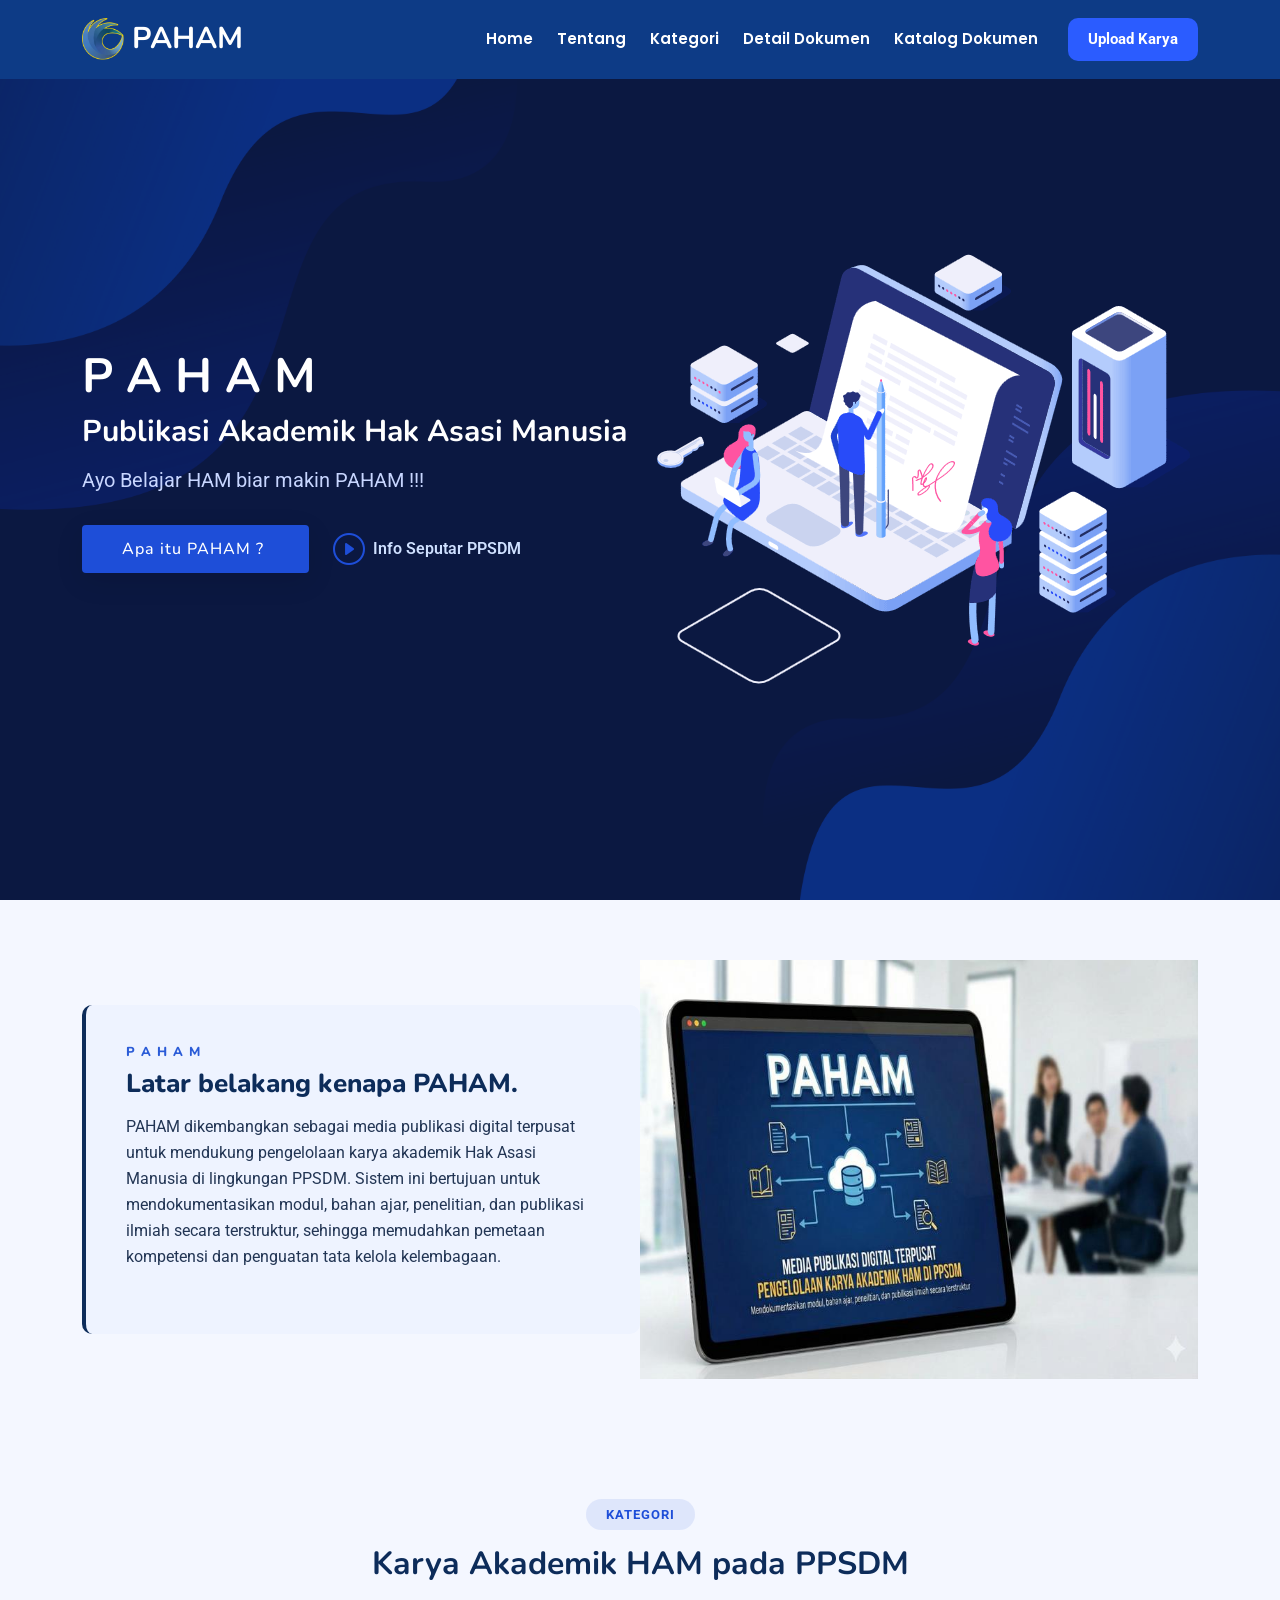
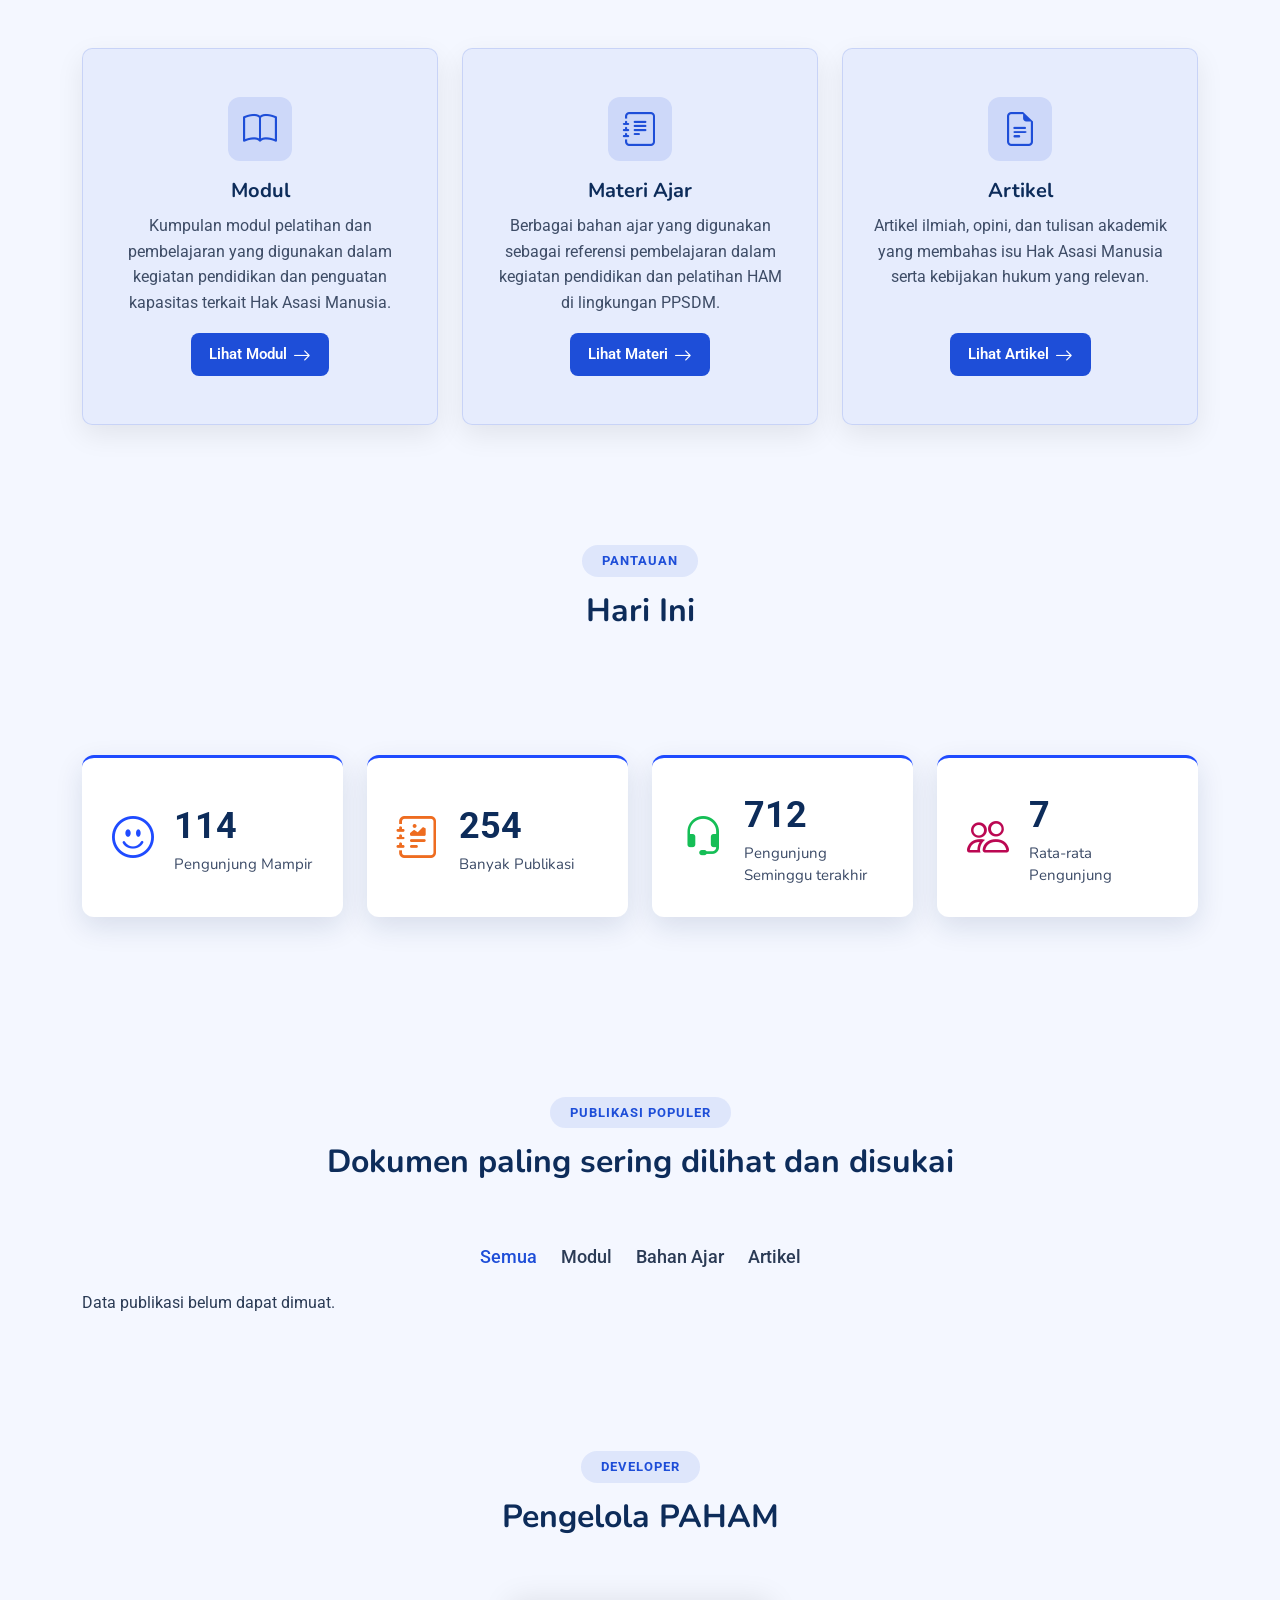
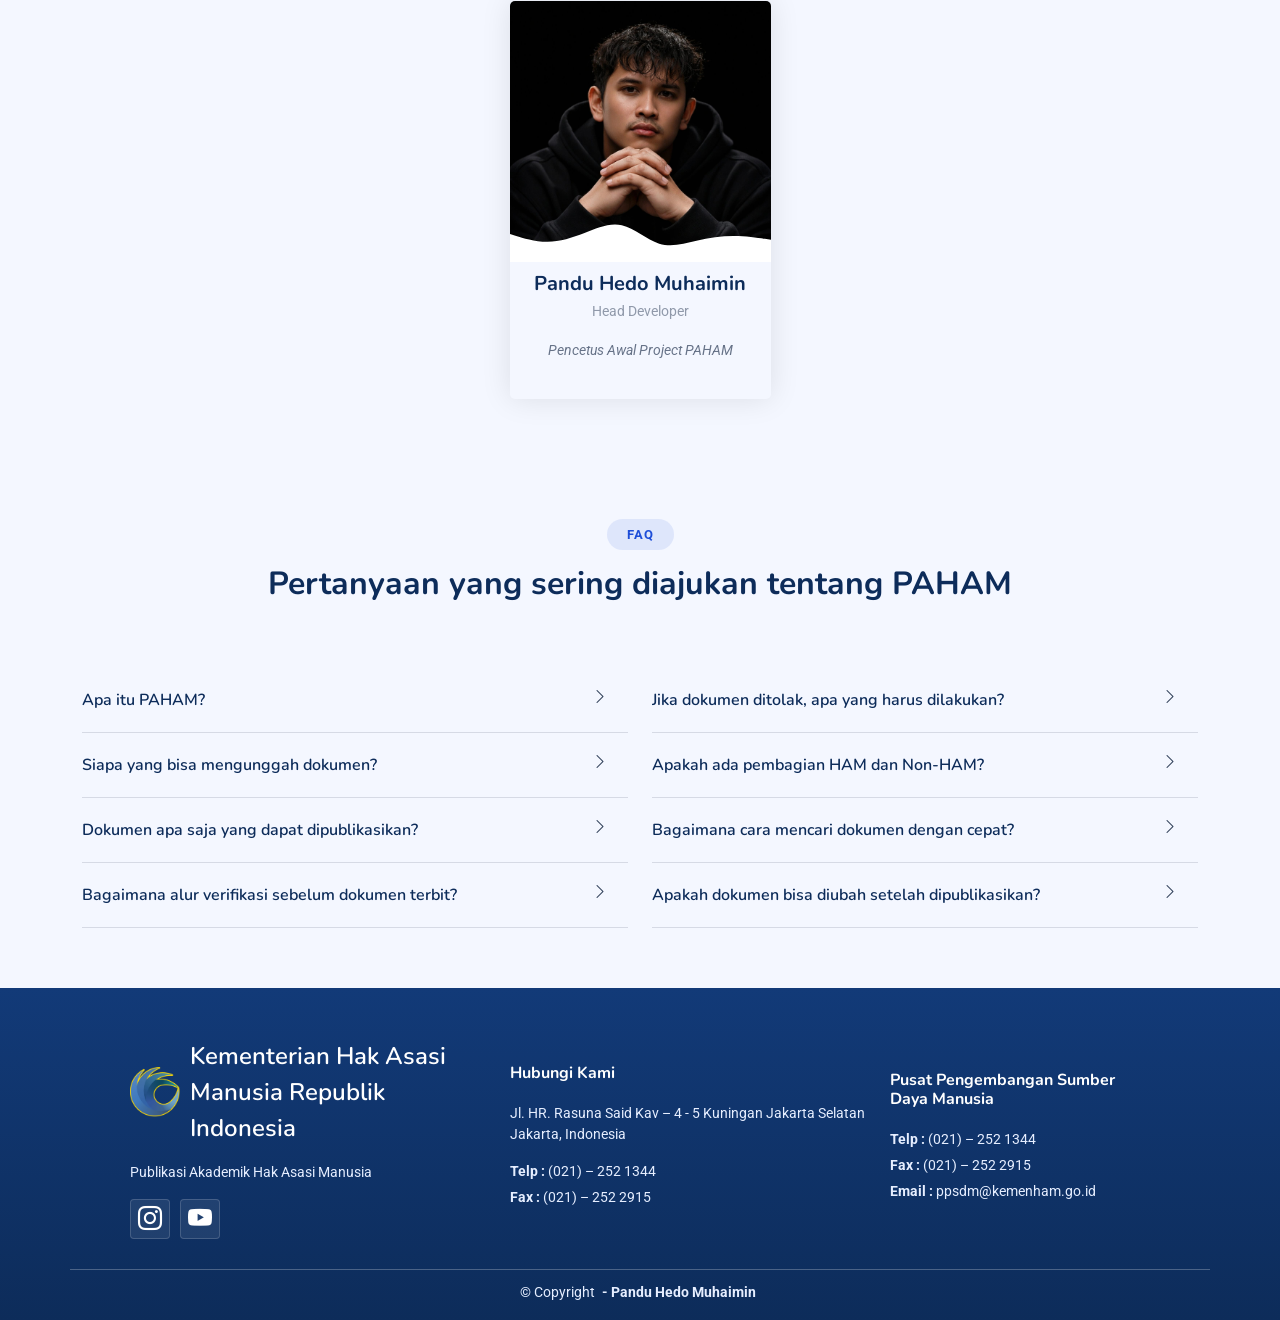
==== index.html @ 7a6e3d13 "Push Awal" ====
<!doctype html>
<html lang="en">
    <head>
        <meta charset="utf-8" />
        <meta content="width=device-width, initial-scale=1.0" name="viewport" />
        <title>PAHAM</title>
        <meta name="description" content="" />
        <meta name="keywords" content="" />

        <!-- Favicons -->
        <link href="assets/img/favicon.png" rel="icon" />
        <link href="assets/img/apple-touch-icon.png" rel="apple-touch-icon" />

        <!-- Fonts -->
        <link href="https://fonts.googleapis.com" rel="preconnect" />
        <link href="https://fonts.gstatic.com" rel="preconnect" crossorigin />
        <link
            href="https://fonts.googleapis.com/css2?family=Roboto:ital,wght@0,100;0,300;0,400;0,500;0,700;0,900;1,100;1,300;1,400;1,500;1,700;1,900&family=Poppins:ital,wght@0,100;0,200;0,300;0,400;0,500;0,600;0,700;0,800;0,900;1,100;1,200;1,300;1,400;1,500;1,600;1,700;1,800;1,900&family=Nunito:ital,wght@0,200;0,300;0,400;0,500;0,600;0,700;0,800;0,900;1,200;1,300;1,400;1,500;1,600;1,700;1,800;1,900&display=swap"
            rel="stylesheet"
        />

        <!-- Vendor CSS Files -->
        <link href="assets/vendor/bootstrap/css/bootstrap.min.css" rel="stylesheet" />
        <link href="assets/vendor/bootstrap-icons/bootstrap-icons.css" rel="stylesheet" />
        <link href="assets/vendor/aos/aos.css" rel="stylesheet" />
        <link href="assets/vendor/glightbox/css/glightbox.min.css" rel="stylesheet" />
        <link href="assets/vendor/swiper/swiper-bundle.min.css" rel="stylesheet" />

        <!-- Main CSS File -->
        <link href="assets/css/main.css" rel="stylesheet" />

        <!-- =======================================================
        * Template Name: FlexStart
        * Template URL: https://bootstrapmade.com/flexstart-bootstrap-startup-template/
        * Updated: Nov 01 2024 with Bootstrap v5.3.3
        * Author: BootstrapMade.com
        * License: https://bootstrapmade.com/license/
        ======================================================== -->
    </head>

    <body class="index-page">
        <!-- Navbar Section -->
        <header id="header" class="header d-flex align-items-center fixed-top">
            <div class="container-fluid container-xl position-relative d-flex align-items-center">
                <a href="index.html" class="logo d-flex align-items-center me-auto">
                    <!-- Uncomment the line below if you also wish to use an image logo -->
                    <img src="assets/img/logo.png" alt="" />
                    <h1 class="sitename">PAHAM</h1>
                </a>
                <nav id="navmenu" class="navmenu">
                    <ul>
                        <li>
                            <a href="index.html" class="active">Home<br /></a>
                        </li>
                        <li><a href="#about">Tentang</a></li>
                        <li><a href="#services">Kategori</a></li>
                        <li><a href="detail.html">Detail Dokumen</a></li>
                        <li><a href="katalog.html">Katalog Dokumen</a></li>
                    </ul>
                    <i class="mobile-nav-toggle d-xl-none bi bi-list"></i>
                </nav>
                <a class="btn-getstarted flex-md-shrink-0" href="upload.html">Upload Karya</a>
            </div>
        </header>
        <!-- /Navbar Section -->

        <main class="main">
            <!-- Hero Section (Background awal)-->
            <section id="hero" class="hero section">
                <div class="hero-bg">
                    <img src="assets/img/hero-bg.jpg" alt="" />
                </div>
                <div class="container">
                    <div class="row gy-4">
                        <div class="col-lg-6 order-2 order-lg-1 d-flex flex-column justify-content-center">
                            <h1 data-aos="fade-up">P A H A M</h1>
                            <h2 data-aos="fade-up">Publikasi Akademik Hak Asasi Manusia</h2>
                            <p data-aos="fade-up" data-aos-delay="100">Ayo Belajar HAM biar makin PAHAM !!!</p>
                            <div class="d-flex flex-column flex-md-row" data-aos="fade-up" data-aos-delay="200">
                                <a href="#about" class="btn-get-started">Apa itu PAHAM ?<i class="bi"></i></a>
                                <a
                                    href="https://www.youtube.com/watch?v=9ZDjoKVR65A"
                                    class="glightbox btn-watch-video d-flex align-items-center justify-content-center ms-0 ms-md-4 mt-4 mt-md-0"
                                    ><i class="bi bi-play-circle"></i><span>Info Seputar PPSDM</span></a
                                >
                            </div>
                        </div>
                        <div class="col-lg-6 order-1 order-lg-2 hero-img" data-aos="zoom-out">
                            <img src="assets/img/hero-img.png" class="img-fluid animated" alt="" />
                        </div>
                    </div>
                </div>
            </section>
            <!-- /Hero Section (Akhir Background awal)-->

            <!-- About Section -->
            <section id="about" class="about section">
                <div class="container" data-aos="fade-up">
                    <div class="row gx-0">
                        <div
                            class="col-lg-6 d-flex flex-column justify-content-center"
                            data-aos="fade-up"
                            data-aos-delay="200"
                        >
                            <div class="content">
                                <h3>P A H A M</h3>
                                <h2>Latar belakang kenapa PAHAM.</h2>
                                <p>
                                    PAHAM dikembangkan sebagai media publikasi digital terpusat untuk mendukung
                                    pengelolaan karya akademik Hak Asasi Manusia di lingkungan PPSDM. Sistem ini
                                    bertujuan untuk mendokumentasikan modul, bahan ajar, penelitian, dan publikasi
                                    ilmiah secara terstruktur, sehingga memudahkan pemetaan kompetensi dan penguatan
                                    tata kelola kelembagaan.
                                </p>
                            </div>
                        </div>

                        <div class="col-lg-6 d-flex align-items-center" data-aos="zoom-out" data-aos-delay="200">
                            <img src="assets/img/about.jpg" class="img-fluid" alt="" />
                        </div>
                    </div>
                </div>
            </section>
            <!-- /About Section -->

            <!-- Services Section (Kategori) -->
            <section id="services" class="services section">
                <!-- Section Title -->
                <div class="container section-title" data-aos="fade-up">
                    <h2>Kategori</h2>
                    <p>Karya Akademik HAM pada PPSDM</p>
                </div>
                <!-- End Section Title -->

                <div class="container">
                    <div class="row gy-4">
                        <!-- Modul -->
                        <div class="col-lg-4 col-md-6" data-aos="fade-up" data-aos-delay="100">
                            <div class="service-item item-indigo position-relative">
                                <i class="bi bi-book icon"></i>
                                <h3>Modul</h3>
                                <p>
                                    Kumpulan modul pelatihan dan pembelajaran yang digunakan dalam kegiatan pendidikan
                                    dan penguatan kapasitas terkait Hak Asasi Manusia.
                                </p>
                                <a href="katalog.html" class="read-more stretched-link">
                                    <span>Lihat Modul</span>
                                    <i class="bi bi-arrow-right"></i>
                                </a>
                            </div>
                        </div>
                        <!-- End -->

                        <!-- Materi Ajar -->
                        <div class="col-lg-4 col-md-6" data-aos="fade-up" data-aos-delay="200">
                            <div class="service-item item-cyan position-relative">
                                <i class="bi bi-journal-text icon"></i>
                                <h3>Materi Ajar</h3>
                                <p>
                                    Berbagai bahan ajar yang digunakan sebagai referensi pembelajaran dalam kegiatan
                                    pendidikan dan pelatihan HAM di lingkungan PPSDM.
                                </p>
                                <a href="katalog.html" class="read-more stretched-link">
                                    <span>Lihat Materi</span>
                                    <i class="bi bi-arrow-right"></i>
                                </a>
                            </div>
                        </div>
                        <!-- End -->

                        <!-- Artikel -->
                        <div class="col-lg-4 col-md-6" data-aos="fade-up" data-aos-delay="300">
                            <div class="service-item item-teal position-relative">
                                <i class="bi bi-file-earmark-text icon"></i>
                                <h3>Artikel</h3>
                                <p>
                                    Artikel ilmiah, opini, dan tulisan akademik yang membahas isu Hak Asasi Manusia
                                    serta kebijakan hukum yang relevan.
                                </p>
                                <a href="katalog.html" class="read-more stretched-link">
                                    <span>Lihat Artikel</span>
                                    <i class="bi bi-arrow-right"></i>
                                </a>
                            </div>
                        </div>
                        <!-- End -->
                    </div>
                </div>
            </section>
            <!-- /Services Section (kategori)-->

            <!-- Values Section -->
            <section id="values" class="values section">
                <!-- Section Title -->
                <div class="container section-title" data-aos="fade-up">
                    <h2>Pantauan</h2>
                    <p>Hari Ini</p>
                </div>
                <!-- End Section Title -->
                <section id="stats" class="stats section">
                    <div class="container" data-aos="fade-up" data-aos-delay="100">
                        <div class="row gy-4">
                            <div class="col-lg-3 col-md-6">
                                <div class="stats-item d-flex align-items-center w-100 h-100">
                                    <i class="bi bi-emoji-smile color-blue flex-shrink-0"></i>
                                    <div>
                                        <span
                                            data-purecounter-start="0"
                                            data-purecounter-end="232"
                                            data-purecounter-duration="1.5"
                                            class="purecounter"
                                        ></span>
                                        <p>Pengunjung Mampir</p>
                                    </div>
                                </div>
                            </div>
                            <!-- End Stats Item -->
                            <div class="col-lg-3 col-md-6">
                                <div class="stats-item d-flex align-items-center w-100 h-100">
                                    <i
                                        class="bi bi-journal-richtext color-orange flex-shrink-0"
                                        style="color: #ee6c20"
                                    ></i>
                                    <div>
                                        <span
                                            data-purecounter-start="0"
                                            data-purecounter-end="521"
                                            data-purecounter-duration="1.5"
                                            class="purecounter"
                                        ></span>
                                        <p>Banyak Publikasi</p>
                                    </div>
                                </div>
                            </div>
                            <!-- End Stats Item -->
                            <div class="col-lg-3 col-md-6">
                                <div class="stats-item d-flex align-items-center w-100 h-100">
                                    <i class="bi bi-headset color-green flex-shrink-0" style="color: #15be56"></i>
                                    <div>
                                        <span
                                            data-purecounter-start="0"
                                            data-purecounter-end="1463"
                                            data-purecounter-duration="1.5"
                                            class="purecounter"
                                        ></span>
                                        <p>Pengunjung Seminggu terakhir</p>
                                    </div>
                                </div>
                            </div>
                            <!-- End Stats Item -->
                            <div class="col-lg-3 col-md-6">
                                <div class="stats-item d-flex align-items-center w-100 h-100">
                                    <i class="bi bi-people color-pink flex-shrink-0" style="color: #bb0852"></i>
                                    <div>
                                        <span
                                            data-purecounter-start="0"
                                            data-purecounter-end="15"
                                            data-purecounter-duration="1.5"
                                            class="purecounter"
                                        ></span>
                                        <p>Rata-rata Pengunjung</p>
                                    </div>
                                </div>
                            </div>
                            <!-- End Stats Item -->
                        </div>
                    </div>
                </section>
            </section>
            <!-- /Values Section -->

            <!-- Publikasi Populer Section -->
            <section id="popular" class="portfolio section">
                <div class="container section-title" data-aos="fade-up">
                    <h2>Publikasi Populer</h2>
                    <p>Dokumen paling sering dilihat dan disukai</p>
                </div>

                <div class="container">
                    <ul id="popular-filters" class="portfolio-filters" data-aos="fade-up" data-aos-delay="100">
                        <li data-filter="all" class="filter-active">Semua</li>
                        <li data-filter="MODUL">Modul</li>
                        <li data-filter="BAHAN_AJAR">Bahan Ajar</li>
                        <li data-filter="ARTIKEL">Artikel</li>
                    </ul>

                    <div id="popular-list" class="row gy-4"></div>
                </div>
            </section>
            <!-- /Publikasi Populer Section -->

            <!-- Team Section -->
            <section id="team" class="team section">
                <!-- Section Title -->
                <div class="container section-title" data-aos="fade-up">
                    <h2>Developer</h2>
                    <p>Pengelola PAHAM</p>
                </div>
                <!-- End Section Title -->

                <div class="container">
                    <!-- center wrapper -->
                    <div class="row gy-4 justify-content-center">
                        <div
                            class="col-lg-3 col-md-8 d-flex align-items-stretch"
                            data-aos="fade-up"
                            data-aos-delay="100"
                        >
                            <div class="team-member w-100">
                                <div class="member-img">
                                    <img src="assets/img/team/team-1.jpg" class="img-fluid" alt="Pengelola PAHAM" />
                                </div>

                                <div class="member-info text-center">
                                    <h4>Pandu Hedo Muhaimin</h4>
                                    <span>Head Developer</span>
                                    <p>Pencetus Awal Project PAHAM</p>
                                </div>
                            </div>
                        </div>
                        <!-- End Team Member -->
                    </div>
                </div>
            </section>
            <!-- /Team Section -->

            <!-- Faq Section -->
            <section id="faq" class="faq section">
                <!-- Section Title -->
                <div class="container section-title" data-aos="fade-up">
                    <h2>FAQ</h2>
                    <p>Pertanyaan yang sering diajukan tentang PAHAM</p>
                </div>
                <!-- End Section Title -->

                <div class="container">
                    <div class="row">
                        <!-- LEFT COLUMN -->
                        <div class="col-lg-6" data-aos="fade-up" data-aos-delay="100">
                            <div class="faq-container">
                                <div class="faq-item">
                                    <h3>Apa itu PAHAM?</h3>
                                    <div class="faq-content">
                                        <p>
                                            PAHAM adalah Sistem Publikasi Akademik HAM untuk mengelola modul, bahan
                                            ajar, dan artikel secara terpusat.
                                        </p>
                                    </div>
                                    <i class="faq-toggle bi bi-chevron-right"></i>
                                </div>

                                <div class="faq-item">
                                    <h3>Siapa yang bisa mengunggah dokumen?</h3>
                                    <div class="faq-content">
                                        <p>
                                            Pengunggahan dapat dilakukan oleh siapa saja. Dokumen akan masuk ke antrean
                                            sebelum diverifikasi oleh admin.
                                        </p>
                                    </div>
                                    <i class="faq-toggle bi bi-chevron-right"></i>
                                </div>

                                <div class="faq-item">
                                    <h3>Dokumen apa saja yang dapat dipublikasikan?</h3>
                                    <div class="faq-content">
                                        <p>
                                            <b>Modul</b>, <b>Bahan Ajar</b>, dan <b>Artikel</b>. Format yang disarankan
                                            PDF. File akan ditampilkan beserta metadata (judul, tahun, penulis/sumber,
                                            kata kunci, kategori).
                                        </p>
                                    </div>
                                    <i class="faq-toggle bi bi-chevron-right"></i>
                                </div>

                                <div class="faq-item">
                                    <h3>Bagaimana alur verifikasi sebelum dokumen terbit?</h3>
                                    <div class="faq-content">
                                        <p>
                                            Setelah unggah, dokumen masuk ke folder antrean (inbox). Admin/verifikator
                                            memeriksa kelengkapan metadata, kesesuaian kategori, dan kelayakan
                                            publikasi. Lalu dokumen <b>disetujui</b> atau <b>ditolak</b>.
                                        </p>
                                    </div>
                                    <i class="faq-toggle bi bi-chevron-right"></i>
                                </div>
                            </div>
                        </div>
                        <!-- End Faq Column -->

                        <!-- RIGHT COLUMN -->
                        <div class="col-lg-6" data-aos="fade-up" data-aos-delay="200">
                            <div class="faq-container">
                                <div class="faq-item">
                                    <h3>Jika dokumen ditolak, apa yang harus dilakukan?</h3>
                                    <div class="faq-content">
                                        <p>
                                            Dokumen yang ditolak biasanya karena metadata belum lengkap, format tidak
                                            sesuai, atau konten belum dapat dipublikasikan. Perbaiki sesuai catatan,
                                            lalu unggah ulang.
                                        </p>
                                    </div>
                                    <i class="faq-toggle bi bi-chevron-right"></i>
                                </div>

                                <div class="faq-item">
                                    <h3>Apakah ada pembagian HAM dan Non-HAM?</h3>
                                    <div class="faq-content">
                                        <p>
                                            Ada. PAHAM dapat menandai dokumen sebagai <b>HAM</b> atau
                                            <b>Non-HAM</b> untuk memudahkan penyaringan (filter) dan pelaporan.
                                        </p>
                                    </div>
                                    <i class="faq-toggle bi bi-chevron-right"></i>
                                </div>

                                <div class="faq-item">
                                    <h3>Bagaimana cara mencari dokumen dengan cepat?</h3>
                                    <div class="faq-content">
                                        <p>
                                            Gunakan pencarian judul/kata kunci serta filter (jenis dokumen, tahun,
                                            kategori, sumber). Pastikan penamaan file dan metadata konsisten agar hasil
                                            pencarian rapi.
                                        </p>
                                    </div>
                                    <i class="faq-toggle bi bi-chevron-right"></i>
                                </div>

                                <div class="faq-item">
                                    <h3>Apakah dokumen bisa diubah setelah dipublikasikan?</h3>
                                    <div class="faq-content">
                                        <p>
                                            Bisa melalui mekanisme pembaruan (versi). Disarankan menyimpan versi terbaru
                                            sebagai publikasi utama, sementara versi lama tetap tersimpan sebagai arsip
                                            (untuk audit/riwayat).
                                        </p>
                                    </div>
                                    <i class="faq-toggle bi bi-chevron-right"></i>
                                </div>
                            </div>
                        </div>
                        <!-- End Faq Column -->
                    </div>
                </div>
            </section>
            <!-- /Faq Section -->
        </main>

        <!-- Footer Section -->
        <footer id="footer" class="footer">
            <div class="container footer-top">
                <div class="row gy-4 justify-content-center align-items-center text-center text-lg-start">
                    <!-- Kolom 1 : Logo + Sistem -->
                    <div class="col-lg-4 col-md-6 footer-about">
                        <a href="index.html" class="d-flex align-items-center">
                            <img src="assets/img/logo.png" style="height: 50px; margin-right: 10px" />
                            <span class="sitename">Kementerian Hak Asasi Manusia Republik Indonesia</span>
                        </a>
                        <p class="mt-3">Publikasi Akademik Hak Asasi Manusia</p>
                        <div class="social-links d-flex mt-3">
                            <a
                                href="https://www.instagram.com/pusbangsdm.ham?igsh=MWJ3NmhrdDE2dDY5bw=="
                                target="_blank"
                                rel="noopener noreferrer"
                                ><i class="bi bi-instagram"></i
                            ></a>
                            <a
                                href="https://youtube.com/@pusbangsdmham?feature=shared"
                                target="_blank"
                                rel="noopener noreferrer"
                                ><i class="bi bi-youtube"></i
                            ></a>
                        </div>
                    </div>
                    <!-- Kolom 2 : Alamat -->
                    <div class="col-lg-4 col-md-6 footer-contact">
                        <h4>Hubungi Kami</h4>
                        <p>Jl. HR. Rasuna Said Kav – 4 - 5 Kuningan Jakarta Selatan Jakarta, Indonesia</p>
                        <p class="mt-3"><strong>Telp :</strong> (021) – 252 1344</p>
                        <p><strong>Fax :</strong> (021) – 252 2915</p>
                    </div>
                    <!-- Kolom 3 : Unit -->
                    <div class="col-lg-3 col-md-6 footer-contact">
                        <h4>Pusat Pengembangan Sumber Daya Manusia</h4>
                        <p><strong>Telp :</strong> (021) – 252 1344</p>
                        <p><strong>Fax :</strong> (021) – 252 2915</p>
                        <p><strong>Email :</strong> ppsdm@kemenham.go.id</p>
                    </div>
                </div>
            </div>

            <!-- Copyright -->
            <div class="container copyright text-center">
                <p>
                    © <span>Copyright</span>
                    <strong class="px-1 sitename">- Pandu Hedo Muhaimin</strong>
                </p>
            </div>
        </footer>
        <!-- /Footer Section -->

        <!-- Scroll Top -->
        <a href="#" id="scroll-top" class="scroll-top d-flex align-items-center justify-content-center"
            ><i class="bi bi-arrow-up-short"></i
        ></a>

        <!-- Vendor JS Files -->
        <script src="assets/vendor/bootstrap/js/bootstrap.bundle.min.js"></script>
        <script src="assets/vendor/php-email-form/validate.js"></script>
        <script src="assets/vendor/aos/aos.js"></script>
        <script src="assets/vendor/glightbox/js/glightbox.min.js"></script>
        <script src="assets/vendor/purecounter/purecounter_vanilla.js"></script>
        <script src="assets/vendor/imagesloaded/imagesloaded.pkgd.min.js"></script>
        <script src="assets/vendor/isotope-layout/isotope.pkgd.min.js"></script>
        <script src="assets/vendor/swiper/swiper-bundle.min.js"></script>

        <!-- Main JS File -->
        <script src="assets/js/main.js"></script>
        <script src="assets/js/index-populer.js"></script>
    </body>
</html>
---- assets/css/main.css ----
/**
* Template Name: FlexStart
* Template URL: https://bootstrapmade.com/flexstart-bootstrap-startup-template/
* Updated: Nov 01 2024 with Bootstrap v5.3.3
* Author: BootstrapMade.com
* License: https://bootstrapmade.com/license/
*/

/*--------------------------------------------------------------
# Font & Color Variables
# Help: https://bootstrapmade.com/color-system/
--------------------------------------------------------------*/
/* Fonts */
:root {
    --default-font:
        'Roboto', system-ui, -apple-system, 'Segoe UI', Roboto, 'Helvetica Neue', Arial, 'Noto Sans', 'Liberation Sans',
        sans-serif, 'Apple Color Emoji', 'Segoe UI Emoji', 'Segoe UI Symbol', 'Noto Color Emoji';
    --heading-font: 'Nunito', sans-serif;
    --nav-font: 'Poppins', sans-serif;
}

/* Global Colors - The following color variables are used throughout the website. Updating them here will change the color scheme of the entire website */
:root {
    /* Background utama */
    --background-color: #f4f7ff;

    /* Text */
    --default-color: #2b3b55;
    --heading-color: #0d2c5a;

    /* Warna utama brand */
    --accent-color: #1e4ed8;

    /* Surface */
    --surface-color: #ffffff;
    --contrast-color: #ffffff;
}

:root {
    /* Navigation */
    --nav-color: #ffffff;
    --nav-hover-color: #a8c3ff;

    --nav-mobile-background-color: #0d2c5a;
    --nav-dropdown-background-color: #ffffff;

    --nav-dropdown-color: #0d2c5a;
    --nav-dropdown-hover-color: #1e4ed8;
}

/* Color Presets - These classes override global colors when applied to any section or element, providing reuse of the sam color scheme. */

.light-background {
    --background-color: #f3f7ff;
    --surface-color: #ffffff;
}

.dark-background {
    --background-color: #060606;
    --default-color: #ffffff;
    --heading-color: #ffffff;
    --surface-color: #252525;
    --contrast-color: #ffffff;
}

/* Smooth scroll */
:root {
    scroll-behavior: smooth;
}

/*--------------------------------------------------------------
# General Styling & Shared Classes
--------------------------------------------------------------*/
body {
    color: var(--default-color);
    background-color: var(--background-color);
    font-family: var(--default-font);
}

a {
    color: var(--accent-color);
    text-decoration: none;
    transition: 0.3s;
}

a:hover {
    color: color-mix(in srgb, var(--accent-color), transparent 25%);
    text-decoration: none;
}

h1,
h2,
h3,
h4,
h5,
h6 {
    color: var(--heading-color);
    font-family: var(--heading-font);
}

/* PHP Email Form Messages
------------------------------*/
.php-email-form .error-message {
    display: none;
    background: #df1529;
    color: #ffffff;
    text-align: left;
    padding: 15px;
    margin-bottom: 24px;
    font-weight: 600;
}

.php-email-form .sent-message {
    display: none;
    color: #ffffff;
    background: #059652;
    text-align: center;
    padding: 15px;
    margin-bottom: 24px;
    font-weight: 600;
}

.php-email-form .loading {
    display: none;
    background: var(--surface-color);
    text-align: center;
    padding: 15px;
    margin-bottom: 24px;
}

.php-email-form .loading:before {
    content: '';
    display: inline-block;
    border-radius: 50%;
    width: 24px;
    height: 24px;
    margin: 0 10px -6px 0;
    border: 3px solid var(--accent-color);
    border-top-color: var(--surface-color);
    animation: php-email-form-loading 1s linear infinite;
}

@keyframes php-email-form-loading {
    0% {
        transform: rotate(0deg);
    }

    100% {
        transform: rotate(360deg);
    }
}

/*--------------------------------------------------------------
# Global Header
--------------------------------------------------------------*/
.header {
    color: var(--default-color);
    background: #0d2c5a;
    padding: 10px 0;
    transition: all 0.5s;
    z-index: 997;
}

.header .logo {
    line-height: 1;
}

.header .logo img {
    max-height: 36px;
    margin-right: 8px;
}

.header .logo h1 {
    font-size: 30px;
    margin: 0;
    font-weight: 700;
    color: #ffffff;
}

.header .btn-getstarted,
.header .btn-getstarted:focus {
    color: var(--contrast-color);
    background: var(--accent-color);
    font-size: 15px;
    padding: 8px 25px;
    margin: 0 0 0 30px;
    border-radius: 4px;
    transition: 0.3s;
    font-weight: 500;
}

.header .btn-getstarted:hover,
.header .btn-getstarted:focus:hover {
    color: var(--contrast-color);
    background: color-mix(in srgb, var(--accent-color), transparent 15%);
}

@media (max-width: 1200px) {
    .header .logo {
        order: 1;
    }

    .header .btn-getstarted {
        order: 2;
        margin: 0 15px 0 0;
        padding: 6px 15px;
    }

    .header .navmenu {
        order: 3;
    }
}

.scrolled .header {
    box-shadow: 0px 0 18px rgba(0, 0, 0, 0.1);
}

/* Index Page Header
------------------------------*/
.index-page .header {
    --background-color: rgba(255, 255, 255, 0);
}

/* Index Page Header on Scroll
------------------------------*/
.index-page.scrolled .header {
    --background-color: #ffffff;
}

/*--------------------------------------------------------------
# Navigation Menu
--------------------------------------------------------------*/
/* Navmenu - Desktop */
@media (min-width: 1200px) {
    .navmenu {
        padding: 0;
    }

    .navmenu ul {
        margin: 0;
        padding: 0;
        display: flex;
        list-style: none;
        align-items: center;
    }

    .navmenu li {
        position: relative;
    }

    .navmenu a,
    .navmenu a:focus {
        color: var(--nav-color);
        padding: 18px 12px;
        font-size: 15px;
        font-family: var(--nav-font);
        font-weight: 500;
        display: flex;
        align-items: center;
        justify-content: space-between;
        white-space: nowrap;
        transition: 0.3s;
    }

    .navmenu a i,
    .navmenu a:focus i {
        font-size: 12px;
        line-height: 0;
        margin-left: 5px;
        transition: 0.3s;
    }

    .navmenu li:last-child a {
        padding-right: 0;
    }

    .navmenu li:hover > a,
    .navmenu .active,
    .navmenu .active:focus {
        color: var(--nav-hover-color);
    }

    .navmenu .dropdown ul {
        margin: 0;
        padding: 10px 0;
        background: var(--nav-dropdown-background-color);
        display: block;
        position: absolute;
        visibility: hidden;
        left: 14px;
        top: 130%;
        opacity: 0;
        transition: 0.3s;
        border-radius: 4px;
        z-index: 99;
        box-shadow: 0px 0px 30px rgba(0, 0, 0, 0.1);
    }

    .navmenu .dropdown ul li {
        min-width: 200px;
    }

    .navmenu .dropdown ul a {
        padding: 10px 20px;
        font-size: 15px;
        text-transform: none;
        color: var(--nav-dropdown-color);
    }

    .navmenu .dropdown ul a i {
        font-size: 12px;
    }

    .navmenu .dropdown ul a:hover,
    .navmenu .dropdown ul .active:hover,
    .navmenu .dropdown ul li:hover > a {
        color: var(--nav-dropdown-hover-color);
    }

    .navmenu .dropdown:hover > ul {
        opacity: 1;
        top: 100%;
        visibility: visible;
    }

    .navmenu .dropdown .dropdown ul {
        top: 0;
        left: -90%;
        visibility: hidden;
    }

    .navmenu .dropdown .dropdown:hover > ul {
        opacity: 1;
        top: 0;
        left: -100%;
        visibility: visible;
    }
}

/* Navmenu - Mobile */
@media (max-width: 1199px) {
    .mobile-nav-toggle {
        color: var(--nav-color);
        font-size: 28px;
        line-height: 0;
        margin-right: 10px;
        cursor: pointer;
        transition: color 0.3s;
    }

    .navmenu {
        padding: 0;
        z-index: 9997;
    }

    .navmenu ul {
        display: none;
        list-style: none;
        position: absolute;
        inset: 60px 20px 20px 20px;
        padding: 10px 0;
        margin: 0;
        border-radius: 6px;
        background-color: var(--nav-mobile-background-color);
        overflow-y: auto;
        transition: 0.3s;
        z-index: 9998;
        box-shadow: 0px 0px 30px rgba(0, 0, 0, 0.1);
    }

    .navmenu a,
    .navmenu a:focus {
        color: var(--nav-dropdown-color);
        padding: 10px 20px;
        font-family: var(--nav-font);
        font-size: 17px;
        font-weight: 500;
        display: flex;
        align-items: center;
        justify-content: space-between;
        white-space: nowrap;
        transition: 0.3s;
    }

    .navmenu a i,
    .navmenu a:focus i {
        font-size: 12px;
        line-height: 0;
        margin-left: 5px;
        width: 30px;
        height: 30px;
        display: flex;
        align-items: center;
        justify-content: center;
        border-radius: 50%;
        transition: 0.3s;
        background-color: color-mix(in srgb, var(--accent-color), transparent 90%);
    }

    .navmenu a i:hover,
    .navmenu a:focus i:hover {
        background-color: var(--accent-color);
        color: var(--contrast-color);
    }

    .navmenu a:hover,
    .navmenu .active,
    .navmenu .active:focus {
        color: var(--nav-dropdown-hover-color);
    }

    .navmenu .active i,
    .navmenu .active:focus i {
        background-color: var(--accent-color);
        color: var(--contrast-color);
        transform: rotate(180deg);
    }

    .navmenu .dropdown ul {
        position: static;
        display: none;
        z-index: 99;
        padding: 10px 0;
        margin: 10px 20px;
        background-color: var(--nav-dropdown-background-color);
        border: 1px solid color-mix(in srgb, var(--default-color), transparent 90%);
        box-shadow: none;
        transition: all 0.5s ease-in-out;
    }

    .navmenu .dropdown ul ul {
        background-color: rgba(33, 37, 41, 0.1);
    }

    .navmenu .dropdown > .dropdown-active {
        display: block;
        background-color: rgba(33, 37, 41, 0.03);
    }

    .mobile-nav-active {
        overflow: hidden;
    }

    .mobile-nav-active .mobile-nav-toggle {
        color: #fff;
        position: absolute;
        font-size: 32px;
        top: 15px;
        right: 15px;
        margin-right: 0;
        z-index: 9999;
    }

    .mobile-nav-active .navmenu {
        position: fixed;
        overflow: hidden;
        inset: 0;
        background: rgba(33, 37, 41, 0.8);
        transition: 0.3s;
    }

    .mobile-nav-active .navmenu > ul {
        display: block;
    }
}

/* Listing Dropdown - Desktop */
@media (min-width: 1200px) {
    .navmenu .listing-dropdown {
        position: static;
    }

    .navmenu .listing-dropdown ul {
        margin: 0;
        padding: 10px;
        background: var(--nav-dropdown-background-color);
        box-shadow: 0px 0px 20px rgba(0, 0, 0, 0.1);
        position: absolute;
        top: 130%;
        left: 0;
        right: 0;
        visibility: hidden;
        opacity: 0;
        display: flex;
        transition: 0.3s;
        border-radius: 4px;
        z-index: 99;
    }

    .navmenu .listing-dropdown ul li {
        flex: 1;
    }

    .navmenu .listing-dropdown ul li a,
    .navmenu .listing-dropdown ul li:hover > a {
        padding: 10px 20px;
        font-size: 15px;
        color: var(--nav-dropdown-color);
        background-color: var(--nav-dropdown-background-color);
    }

    .navmenu .listing-dropdown ul li a:hover,
    .navmenu .listing-dropdown ul li .active,
    .navmenu .listing-dropdown ul li .active:hover {
        color: var(--nav-dropdown-hover-color);
        background-color: var(--nav-dropdown-background-color);
    }

    .navmenu .listing-dropdown:hover > ul {
        opacity: 1;
        top: 100%;
        visibility: visible;
    }
}

/* Listing Dropdown - Mobile */
@media (max-width: 1199px) {
    .navmenu .listing-dropdown ul {
        position: static;
        display: none;
        z-index: 99;
        padding: 10px 0;
        margin: 10px 20px;
        background-color: var(--nav-dropdown-background-color);
        border: 1px solid color-mix(in srgb, var(--default-color), transparent 90%);
        box-shadow: none;
        transition: all 0.5s ease-in-out;
    }

    .navmenu .listing-dropdown ul ul {
        background-color: rgba(33, 37, 41, 0.1);
    }

    .navmenu .listing-dropdown > .dropdown-active {
        display: block;
        background-color: rgba(33, 37, 41, 0.03);
    }
}

/*--------------------------------------------------------------
# Global Footer
--------------------------------------------------------------*/
.footer {
    color: #e6eeff;
    background: linear-gradient(180deg, #123a78 0%, #0d2c5a 100%);
    font-size: 14px;
    padding-bottom: 5px;
    position: relative;
}

.footer .footer-top {
    padding-top: 50px;
}

.footer .social-links a {
    display: flex;
    align-items: center;
    justify-content: center;
    width: 40px;
    height: 40px;
    border-radius: 4px;
    background: rgba(255, 255, 255, 0.08);
    border: 1px solid rgba(255, 255, 255, 0.16);
    font-size: 16px;
    color: #ffffff;
    margin-right: 10px;
    transition: 0.3s;
}

.footer .social-links a:hover {
    background: #1e4ed8;
    border-color: #1e4ed8;
    color: #fff;
}

.footer h4 {
    font-size: 16px;
    font-weight: bold;
    position: relative;
    padding-bottom: 12px;
    color: #ffffff;
}

.footer .footer-links {
    margin-bottom: 30px;
}

.footer .footer-links ul {
    list-style: none;
    padding: 0;
    margin: 0;
}

.footer .footer-links ul i {
    margin-right: 3px;
    font-size: 12px;
    line-height: 0;
    color: var(--accent-color);
}

.footer .footer-links ul li {
    padding: 10px 0;
    display: flex;
    align-items: center;
}

.footer .footer-links ul li:first-child {
    padding-top: 0;
}

.footer .footer-links ul a {
    display: inline-block;
    color: #e6eeff;
    line-height: 1;
}

.footer .footer-links ul a:hover {
    color: #ffffff;
}

.footer .footer-about a {
    color: #ffffff;
    font-size: 24px;
    font-weight: 600;
    font-family: var(--heading-font);
}

.footer .footer-contact p {
    margin-bottom: 5px;
    color: #e6eeff;
}

.footer .copyright {
    padding: 12px 0;
    margin-top: 30px;
    border-top: 1px solid rgba(255, 255, 255, 0.25);
}

.footer .copyright p {
    margin-bottom: 0;
}

.footer .credits {
    margin-top: 6px;
    font-size: 13px;
}

/*--------------------------------------------------------------
# Scroll Top Button
--------------------------------------------------------------*/
.scroll-top {
    position: fixed;
    visibility: hidden;
    opacity: 0;
    right: 15px;
    bottom: 15px;
    z-index: 99999;
    background-color: var(--accent-color);
    width: 40px;
    height: 40px;
    border-radius: 4px;
    transition: all 0.4s;
}

.scroll-top i {
    font-size: 24px;
    color: var(--contrast-color);
    line-height: 0;
}

.scroll-top:hover {
    background-color: color-mix(in srgb, var(--accent-color), transparent 20%);
    color: var(--contrast-color);
}

.scroll-top.active {
    visibility: visible;
    opacity: 1;
}

/*--------------------------------------------------------------
# Disable aos animation delay on mobile devices
--------------------------------------------------------------*/
@media screen and (max-width: 768px) {
    [data-aos-delay] {
        transition-delay: 0 !important;
    }
}

/*--------------------------------------------------------------
# Global Page Titles & Breadcrumbs
--------------------------------------------------------------*/
.page-title {
    color: var(--default-color);
    background-color: var(--background-color);
    position: relative;
}

.page-title .heading {
    padding: 80px 0;
    border-top: 1px solid color-mix(in srgb, var(--default-color), transparent 90%);
}

.page-title .heading h1 {
    font-size: 38px;
    font-weight: 700;
}

.page-title nav {
    background-color: color-mix(in srgb, var(--default-color), transparent 95%);
    padding: 20px 0;
}

.page-title nav ol {
    display: flex;
    flex-wrap: wrap;
    list-style: none;
    margin: 0;
    font-size: 16px;
    font-weight: 600;
}

.page-title nav ol li + li {
    padding-left: 10px;
}

.page-title nav ol li + li::before {
    content: '/';
    display: inline-block;
    padding-right: 10px;
    color: color-mix(in srgb, var(--default-color), transparent 70%);
}

/*--------------------------------------------------------------
# Global Sections
--------------------------------------------------------------*/
section,
.section {
    color: var(--default-color);
    background-color: var(--background-color);
    padding: 60px 0;
    scroll-margin-top: 98px;
    overflow: clip;
}

@media (max-width: 1199px) {
    section,
    .section {
        scroll-margin-top: 56px;
    }
}

/*--------------------------------------------------------------
# Global Section Titles
--------------------------------------------------------------*/
.section-title {
    text-align: center;
    padding-bottom: 60px;
    position: relative;
}

.section-title h2 {
    font-size: 13px;
    letter-spacing: 1px;
    font-weight: 700;
    padding: 8px 20px;
    margin: 0;
    background: color-mix(in srgb, var(--accent-color), transparent 90%);
    color: var(--accent-color);
    display: inline-block;
    text-transform: uppercase;
    border-radius: 50px;
    font-family: var(--default-font);
}

.section-title p {
    color: var(--heading-color);
    margin: 10px 0 0 0;
    font-size: 32px;
    font-weight: 700;
    font-family: var(--heading-font);
}

.section-title p .description-title {
    color: var(--accent-color);
}

/*--------------------------------------------------------------
# Hero Section
--------------------------------------------------------------*/
.hero {
    position: relative;
    overflow: hidden;
    min-height: 100vh;
    display: flex;
    align-items: center;
    padding-top: 80px;
}

/* background image */
.hero-bg {
    position: absolute;
    inset: 0;
    z-index: 0;
}

.hero-bg img {
    width: 100%;
    height: 100%;
    object-fit: cover;
    object-position: center;
    display: block;
    filter: brightness(0.75) contrast(1.05);
}

/* overlay biru elegan */
.hero::before {
    content: '';
    position: absolute;
    inset: 0;
    background: rgba(20, 45, 95, 0.55);
    z-index: 1;
}
/* konten di atas overlay */
.hero .container {
    position: relative;
    z-index: 2;
}

.hero h1 {
    margin: 0;
    font-size: 48px;
    font-weight: 700;
    line-height: 56px;
    color: #ffffff;
}

.hero h2 {
    margin: 0;
    font-size: 30px;
    font-weight: 700;
    line-height: 56px;
    color: #ffffff;
}

.hero p {
    color: color-mix(in srgb, var(--default-color), transparent 30%);
    margin: 5px 0 30px 0;
    font-size: 20px;
    font-weight: 400;
    color: #c8d6ff;
}

.hero .btn-get-started {
    color: var(--contrast-color);
    background: var(--accent-color);
    font-family: var(--heading-font);
    font-weight: 500;
    font-size: 16px;
    letter-spacing: 1px;
    display: flex;
    align-items: center;
    justify-content: center;
    padding: 12px 40px;
    border-radius: 4px;
    transition: 0.5s;
    box-shadow: 0 8px 28px rgba(0, 0, 0, 0.1);
}

.hero .btn-get-started i {
    margin-left: 5px;
    font-size: 18px;
    transition: 0.3s;
}

.hero .btn-get-started:hover {
    color: var(--contrast-color);
    background: color-mix(in srgb, var(--accent-color), transparent 15%);
    box-shadow: 0 8px 28px rgba(0, 0, 0, 0.1);
}

.hero .btn-get-started:hover i {
    transform: translateX(5px);
}

.hero .btn-watch-video {
    font-size: 16px;
    transition: 0.5s;
    color: var(--default-color);
    font-weight: 600;
}

.hero .btn-watch-video i {
    color: var(--accent-color);
    font-size: 32px;
    transition: 0.3s;
    line-height: 0;
    margin-right: 8px;
}

.hero .btn-watch-video:hover {
    color: var(--accent-color);
}

.hero .btn-watch-video:hover i {
    color: color-mix(in srgb, var(--accent-color), transparent 15%);
}

.hero .animated {
    animation: up-down 2s ease-in-out infinite alternate-reverse both;
}

.hero span {
    color: #cfe0ff;
}

@media (max-width: 640px) {
    .hero h1 {
        font-size: 28px;
        line-height: 36px;
    }

    .hero p {
        font-size: 18px;
        line-height: 24px;
        margin-bottom: 30px;
    }
}

@keyframes up-down {
    0% {
        transform: translateY(10px);
    }

    100% {
        transform: translateY(-10px);
    }
}

/*--------------------------------------------------------------
# About Section (Refined - dark navy theme)
--------------------------------------------------------------*/
.about .content {
    /* lebih terasa biru tapi tetap soft */
    background: #eef3ff;
    padding: 40px;

    /* bikin nyatu dengan header navy */
    border-left: 4px solid #0d2c5a;

    /* card lebih rapi */
    border-radius: 10px;
}

.about .content h3 {
    font-size: 13px;
    font-weight: 800;
    letter-spacing: 1px;
    color: #2a5bd7; /* aksen biru */
    text-transform: uppercase;
}

.about .content h2 {
    font-size: 26px;
    font-weight: 800;
    color: #0d2c5a; /* navy supaya match header */
}

.about .content p {
    margin: 14px 0 24px 0;
    line-height: 26px;
    color: #223554; /* teks lebih kontras & nyaman */
}

.about .content .btn-read-more {
    color: #ffffff;
    background: #1f4bff;
    padding: 12px 28px;
    border-radius: 8px;
    transition: 0.25s;
    box-shadow: 0px 8px 22px rgba(13, 44, 90, 0.2);
}

.about .content .btn-read-more:hover {
    background: #173fd6; /* lebih gelap pas hover */
    box-shadow: 0px 10px 26px rgba(13, 44, 90, 0.28);
}

.about .content .btn-read-more span {
    font-family: var(--default-font);
    font-weight: 700;
    font-size: 15px;
    letter-spacing: 0.5px;
}

/*--------------------------------------------------------------
# Values Section
--------------------------------------------------------------*/
.values .card {
    background-color: var(--surface-color);
    color: var(--default-color);
    padding: 30px;
    box-shadow: 0px 0 10px rgba(0, 0, 0, 0.1);
    text-align: center;
    transition: 0.3s;
    height: 100%;
    border: 0;
}

.values .card img {
    padding: 30px 50px;
    transition: 0.5s;
    transform: scale(1.1);
}

.values .card h3 {
    font-size: 24px;
    font-weight: 700;
    margin-bottom: 18px;
}

.values .card:hover {
    box-shadow: 0px 0 30px rgba(0, 0, 0, 0.1);
}

.values .card:hover img {
    transform: scale(1);
}

/*--------------------------------------------------------------
# Stats Section
--------------------------------------------------------------*/

.stats .stats-item {
    background-color: #ffffff;
    box-shadow: 0px 10px 28px rgba(13, 44, 90, 0.12);
    padding: 30px;
    border-radius: 12px;

    /* aksen biru */
    border-top: 3px solid #1f4bff;

    transition: 0.3s;
}

.stats .stats-item:hover {
    transform: translateY(-4px);
    box-shadow: 0px 14px 35px rgba(13, 44, 90, 0.18);
}

.stats .stats-item i {
    color: #1f4bff;
    font-size: 42px;
    line-height: 0;
    margin-right: 20px;
}

.stats .stats-item span {
    color: #0d2c5a; /* navy agar selaras dengan header */
    font-size: 36px;
    display: block;
    font-weight: 700;
}

.stats .stats-item p {
    padding: 0;
    margin: 0;
    font-family: var(--heading-font);
    font-size: 15px;
    color: #3b4a66;
}

/*--------------------------------------------------------------
# Features Section
--------------------------------------------------------------*/
.features .feature-box {
    padding: 24px 20px;
    box-shadow: 0px 0 30px rgba(0, 0, 0, 0.1);
    transition: 0.3s;
    height: 100%;
}

.features .feature-box h3 {
    font-size: 18px;
    font-weight: 700;
    margin: 0;
}

.features .feature-box i {
    background: color-mix(in srgb, var(--accent-color), transparent 92%);
    color: var(--accent-color);
    line-height: 0;
    padding: 4px;
    margin-right: 10px;
    font-size: 24px;
    border-radius: 3px;
    transition: 0.3s;
}

.features .feature-box:hover i {
    background: var(--accent-color);
    color: var(--contrast-color);
}

/*--------------------------------------------------------------
# Alt Features Section
--------------------------------------------------------------*/
.alt-features .icon-box {
    display: flex;
}

.alt-features .icon-box h4 {
    font-size: 20px;
    font-weight: 700;
    margin: 0 0 10px 0;
}

.alt-features .icon-box i {
    font-size: 44px;
    line-height: 44px;
    color: var(--accent-color);
    margin-right: 15px;
}

.alt-features .icon-box p {
    font-size: 15px;
    color: color-mix(in srgb, var(--default-color), transparent 30%);
    margin-bottom: 0;
}

/*--------------------------------------------------------------
# Services Section (PAHAM - Navy Government Style)
--------------------------------------------------------------*/
.services .service-item {
    height: 100%;
    padding: 48px 30px;
    text-align: center;
    border-radius: 10px;
    background: color-mix(in srgb, var(--accent-color), transparent 94%);
    border: 1px solid color-mix(in srgb, var(--accent-color), transparent 85%);
    box-shadow: 0px 10px 28px rgba(0, 0, 0, 0.08);
    transition: 0.3s;
    display: flex;
    flex-direction: column;
    align-items: center;
}

.services .service-item .icon {
    font-size: 34px;
    width: 64px;
    height: 64px;
    border-radius: 12px;
    display: inline-flex;
    align-items: center;
    justify-content: center;
    margin-bottom: 18px;
    color: var(--accent-color);
    background: color-mix(in srgb, var(--accent-color), transparent 88%);
    transition: 0.3s;
}

.services .service-item h3 {
    font-size: 20px;
    font-weight: 700;
    color: var(--heading-color);
    margin-bottom: 10px;
}

.services .service-item p {
    color: color-mix(in srgb, var(--default-color), transparent 10%);
    margin-bottom: 18px;
    line-height: 1.6;
    flex-grow: 1;
}

.services .service-item .read-more {
    display: inline-flex;
    align-items: center;
    justify-content: center;
    font-weight: 600;
    font-size: 15px;
    padding: 10px 18px;
    border-radius: 8px;
    color: var(--contrast-color);
    background: var(--accent-color);
    transition: 0.3s;
    margin-top: auto;
}

.services .service-item .read-more i {
    margin-left: 6px;
    font-size: 18px;
    line-height: 0;
}

/* Hover: naik sedikit, aksen navy (tetap elegan, tidak norak) */
.services .service-item:hover {
    transform: translateY(-4px);
    border-color: color-mix(in srgb, var(--accent-color), transparent 65%);
    box-shadow: 0px 14px 36px rgba(0, 0, 0, 0.12);
}

.services .service-item:hover .icon {
    background: var(--accent-color);
    color: var(--contrast-color);
}

.services .service-item:hover .read-more {
    background: color-mix(in srgb, var(--accent-color), #000 12%);
}

/*--------------------------------------------------------------
# Pricing Section
--------------------------------------------------------------*/
.pricing .pricing-tem {
    background-color: var(--surface-color);
    box-shadow: 0px 0 30px rgba(0, 0, 0, 0.1);
    padding: 40px 20px;
    text-align: center;
    border-radius: 4px;
    position: relative;
    overflow: hidden;
    transition: 0.3s;
    height: 100%;
}

@media (min-width: 1200px) {
    .pricing .pricing-tem:hover {
        transform: scale(1.1);
        box-shadow: 0px 0 30px rgba(0, 0, 0, 0.1);
    }
}

.pricing h3 {
    font-weight: 700;
    font-size: 18px;
    margin-bottom: 15px;
}

.pricing .price {
    font-size: 36px;
    color: var(--heading-color);
    font-weight: 600;
    font-family: var(--heading-font);
}

.pricing .price sup {
    font-size: 20px;
    top: -15px;
    left: -3px;
}

.pricing .price span {
    color: color-mix(in srgb, var(--default-color), transparent 50%);
    font-size: 16px;
    font-weight: 300;
}

.pricing .icon {
    padding: 20px 0;
}

.pricing .icon i {
    font-size: 48px;
}

.pricing ul {
    padding: 0;
    list-style: none;
    color: var(--default-color);
    text-align: center;
    line-height: 26px;
    font-size: 16px;
    margin-bottom: 25px;
}

.pricing ul li {
    padding-bottom: 10px;
}

.pricing ul .na {
    color: color-mix(in srgb, var(--default-color), transparent 70%);
    text-decoration: line-through;
}

.pricing .btn-buy {
    display: inline-block;
    padding: 8px 40px 10px 40px;
    border-radius: 50px;
    color: var(--accent-color);
    transition: none;
    font-size: 16px;
    font-weight: 400;
    font-family: var(--heading-font);
    font-weight: 600;
    transition: 0.3s;
    border: 1px solid var(--accent-color);
}

.pricing .btn-buy:hover {
    background: var(--accent-color);
    color: var(--contrast-color);
}

.pricing .featured {
    width: 200px;
    position: absolute;
    top: 18px;
    right: -68px;
    transform: rotate(45deg);
    z-index: 1;
    font-size: 14px;
    padding: 1px 0 3px 0;
    background: var(--accent-color);
    color: var(--contrast-color);
}

/*--------------------------------------------------------------
# Faq Section
--------------------------------------------------------------*/
.faq .faq-container .faq-item {
    position: relative;
    padding: 20px 0;
    border-bottom: 1px solid color-mix(in srgb, var(--default-color), transparent 85%);
    overflow: hidden;
}

.faq .faq-container .faq-item:last-child {
    margin-bottom: 0;
}

.faq .faq-container .faq-item h3 {
    font-weight: 600;
    font-size: 16px;
    line-height: 24px;
    margin: 0 30px 0 0;
    transition: 0.3s;
    cursor: pointer;
    display: flex;
    align-items: center;
}

.faq .faq-container .faq-item h3 .num {
    color: var(--accent-color);
    padding-right: 5px;
}

.faq .faq-container .faq-item h3:hover {
    color: var(--accent-color);
}

.faq .faq-container .faq-item .faq-content {
    display: grid;
    grid-template-rows: 0fr;
    transition: 0.3s ease-in-out;
    visibility: hidden;
    opacity: 0;
}

.faq .faq-container .faq-item .faq-content p {
    margin-bottom: 0;
    overflow: hidden;
}

.faq .faq-container .faq-item .faq-toggle {
    position: absolute;
    top: 20px;
    right: 20px;
    font-size: 16px;
    line-height: 0;
    transition: 0.3s;
    cursor: pointer;
}

.faq .faq-container .faq-item .faq-toggle:hover {
    color: var(--accent-color);
}

.faq .faq-container .faq-active h3 {
    color: var(--accent-color);
}

.faq .faq-container .faq-active .faq-content {
    grid-template-rows: 1fr;
    visibility: visible;
    opacity: 1;
    padding-top: 10px;
}

.faq .faq-container .faq-active .faq-toggle {
    transform: rotate(90deg);
    color: var(--accent-color);
}

/*--------------------------------------------------------------
# Portfolio Section
--------------------------------------------------------------*/
.portfolio .portfolio-filters {
    padding: 0;
    margin: 0 auto 20px auto;
    list-style: none;
    text-align: center;
}

.portfolio .portfolio-filters li {
    cursor: pointer;
    display: inline-block;
    padding: 0;
    font-size: 18px;
    font-weight: 500;
    margin: 0 10px;
    line-height: 1;
    margin-bottom: 5px;
    transition: all 0.3s ease-in-out;
}

.portfolio .portfolio-filters li:hover,
.portfolio .portfolio-filters li.filter-active {
    color: var(--accent-color);
}

.portfolio .portfolio-filters li:first-child {
    margin-left: 0;
}

.portfolio .portfolio-filters li:last-child {
    margin-right: 0;
}

@media (max-width: 575px) {
    .portfolio .portfolio-filters li {
        font-size: 14px;
        margin: 0 5px;
    }
}

.portfolio .portfolio-content {
    position: relative;
    overflow: hidden;
    border-radius: 16px;
    background: #eef2f8;
    box-shadow: 0 6px 20px rgba(17, 34, 68, 0.08);
    border: 1px solid rgba(17, 34, 68, 0.06);
}

.portfolio .portfolio-thumb {
    width: 100%;
    aspect-ratio: 4 / 3;
    background: linear-gradient(180deg, #eef2f8 0%, #e7edf6 100%);
    overflow: hidden;
    display: flex;
    align-items: center;
    justify-content: center;
}

.portfolio .portfolio-thumb img {
    width: 100%;
    height: 100%;
    object-fit: contain;
    display: block;
    padding: 12px;
    transition: 0.3s;
}

.portfolio .portfolio-content .portfolio-info {
    opacity: 0;
    position: absolute;
    inset: 0;
    z-index: 3;
    transition: all ease-in-out 0.3s;
    background: rgba(0, 0, 0, 0.6);
    padding: 15px;
}

.portfolio .portfolio-content .portfolio-info h4 {
    font-size: 14px;
    padding: 5px 10px;
    font-weight: 400;
    color: #ffffff;
    display: inline-block;
    background-color: var(--accent-color);
}

.portfolio .portfolio-content .portfolio-info h4 a {
    color: #fff;
    display: block;
}

.portfolio .portfolio-content .portfolio-info h4 a:hover {
    color: #fff;
}

.portfolio .portfolio-content .portfolio-info p {
    position: absolute;
    bottom: 10px;
    left: 0;
    right: 0;
    text-align: center;
    font-size: 16px;
    font-weight: 600;
    color: rgba(255, 255, 255, 0.8);
}

.portfolio .portfolio-content .portfolio-info .preview-link,
.portfolio .portfolio-content .portfolio-info .details-link {
    position: absolute;
    left: calc(50% - 40px);
    top: calc(50% - 14px);
    font-size: 26px;
    color: #fff;
    transition: 0.3s;
    line-height: 1.2;
}

.portfolio .portfolio-content .portfolio-info .details-link {
    left: 50%;
    font-size: 34px;
    line-height: 0;
}

.portfolio .portfolio-content:hover .portfolio-info {
    opacity: 1;
}

.portfolio .portfolio-content:hover .portfolio-thumb img {
    transform: scale(1.05);
}

/*--------------------------------------------------------------
# Testimonials Section
--------------------------------------------------------------*/
.testimonials .testimonial-item {
    background-color: var(--surface-color);
    box-shadow: 0px 0 20px rgba(0, 0, 0, 0.1);
    box-sizing: content-box;
    padding: 30px;
    margin: 40px 30px;
    min-height: 320px;
    display: flex;
    flex-direction: column;
    text-align: center;
    transition: 0.3s;
}

.testimonials .testimonial-item .stars {
    margin-bottom: 15px;
}

.testimonials .testimonial-item .stars i {
    color: #ffc107;
    margin: 0 1px;
}

.testimonials .testimonial-item .testimonial-img {
    width: 90px;
    border-radius: 50%;
    border: 4px solid var(--background-color);
    margin: 0 auto;
}

.testimonials .testimonial-item h3 {
    font-size: 18px;
    font-weight: bold;
    margin: 10px 0 5px 0;
}

.testimonials .testimonial-item h4 {
    font-size: 14px;
    color: color-mix(in srgb, var(--default-color), transparent 40%);
    margin: 0;
}

.testimonials .testimonial-item p {
    font-style: italic;
    margin: 0 auto 15px auto;
}

.testimonials .swiper-wrapper {
    height: auto;
}

.testimonials .swiper-pagination {
    margin-top: 20px;
    position: relative;
}

.testimonials .swiper-pagination .swiper-pagination-bullet {
    width: 12px;
    height: 12px;
    background-color: color-mix(in srgb, var(--default-color), transparent 85%);
    opacity: 1;
}

.testimonials .swiper-pagination .swiper-pagination-bullet-active {
    background-color: var(--accent-color);
}

.testimonials .swiper-slide {
    opacity: 0.3;
}

@media (max-width: 1199px) {
    .testimonials .swiper-slide-active {
        opacity: 1;
    }

    .testimonials .swiper-pagination {
        margin-top: 0;
    }

    .testimonials .testimonial-item {
        margin: 40px 20px;
    }
}

@media (min-width: 1200px) {
    .testimonials .swiper-slide-next {
        opacity: 1;
        transform: scale(1.12);
    }
}

/*--------------------------------------------------------------
# Team Section
--------------------------------------------------------------*/
.team .team-member {
    box-shadow: 0px 0 30px rgba(0, 0, 0, 0.1);
    overflow: hidden;
    text-align: center;
    border-radius: 5px;
    transition: 0.3s;
}

.team .team-member .member-img {
    position: relative;
    overflow: hidden;
}

.team .team-member .member-img:after {
    position: absolute;
    content: '';
    left: -1px;
    right: -1px;
    bottom: -1px;
    height: 100%;
    background-color: var(--surface-color);
    -webkit-mask: url('../img/team-shape.svg') no-repeat center bottom;
    mask: url('../img/team-shape.svg') no-repeat center bottom;
    -webkit-mask-size: contain;
    mask-size: contain;
    z-index: 1;
}

.team .team-member .social {
    position: absolute;
    right: -100%;
    top: 30px;
    opacity: 0;
    border-radius: 4px;
    transition: 0.5s;
    background: color-mix(in srgb, var(--background-color), transparent 60%);
    z-index: 2;
}

.team .team-member .social a {
    transition: color 0.3s;
    color: color-mix(in srgb, var(--default-color), transparent 50%);
    margin: 15px 12px;
    display: block;
    line-height: 0;
    text-align: center;
}

.team .team-member .social a:hover {
    color: var(--default-color);
}

.team .team-member .social i {
    font-size: 18px;
}

.team .team-member .member-info {
    padding: 10px 15px 20px 15px;
}

.team .team-member .member-info h4 {
    font-weight: 700;
    margin-bottom: 5px;
    font-size: 20px;
}

.team .team-member .member-info span {
    display: block;
    font-size: 14px;
    font-weight: 400;
    color: color-mix(in srgb, var(--default-color), transparent 50%);
}

.team .team-member .member-info p {
    font-style: italic;
    font-size: 14px;
    padding-top: 15px;
    line-height: 26px;
    color: color-mix(in srgb, var(--default-color), transparent 30%);
}

.team .team-member:hover {
    transform: scale(1.08);
    box-shadow: 0px 0 30px rgba(0, 0, 0, 0.1);
}

.team .team-member:hover .social {
    right: 8px;
    opacity: 1;
}

/*--------------------------------------------------------------
# Clients Section
--------------------------------------------------------------*/
.clients .swiper-slide img {
    transition: 0.3s;
    opacity: 0.5;
}

.clients .swiper-slide img:hover {
    opacity: 1;
}

.clients .swiper-wrapper {
    height: auto;
}

.clients .swiper-pagination {
    margin-top: 20px;
    position: relative;
}

.clients .swiper-pagination .swiper-pagination-bullet {
    width: 12px;
    height: 12px;
    opacity: 1;
    background-color: color-mix(in srgb, var(--default-color), transparent 80%);
}

.clients .swiper-pagination .swiper-pagination-bullet-active {
    background-color: var(--accent-color);
}

/*--------------------------------------------------------------
# Recent Posts Section
--------------------------------------------------------------*/
.recent-posts .post-item {
    background-color: var(--surface-color);
    box-shadow: 0px 2px 20px rgba(0, 0, 0, 0.1);
    transition: 0.3s;
}

.recent-posts .post-item .post-img img {
    transition: 0.5s;
}

.recent-posts .post-item .post-date {
    position: absolute;
    right: 0;
    bottom: 0;
    background-color: var(--accent-color);
    color: var(--contrast-color);
    text-transform: uppercase;
    font-size: 13px;
    padding: 6px 12px;
    font-weight: 500;
}

.recent-posts .post-item .post-content {
    padding: 30px;
}

.recent-posts .post-item .post-title {
    color: var(--heading-color);
    font-size: 20px;
    font-weight: 700;
    transition: 0.3s;
    margin-bottom: 15px;
}

.recent-posts .post-item .meta i {
    font-size: 16px;
    color: var(--accent-color);
}

.recent-posts .post-item .meta span {
    font-size: 15px;
    color: color-mix(in srgb, var(--default-color), transparent 50%);
}

.recent-posts .post-item hr {
    color: color-mix(in srgb, var(--default-color), transparent 80%);
    margin: 20px 0;
}

.recent-posts .post-item .readmore {
    display: flex;
    align-items: center;
    font-weight: 600;
    line-height: 1;
    transition: 0.3s;
    color: color-mix(in srgb, var(--default-color), transparent 40%);
}

.recent-posts .post-item .readmore i {
    line-height: 0;
    margin-left: 6px;
    font-size: 16px;
}

.recent-posts .post-item:hover .post-title,
.recent-posts .post-item:hover .readmore {
    color: var(--accent-color);
}

.recent-posts .post-item:hover .post-img img {
    transform: scale(1.1);
}

/*--------------------------------------------------------------
# Contact Section
--------------------------------------------------------------*/
.contact .info-item {
    background: color-mix(in srgb, var(--default-color), transparent 96%);
    padding: 30px;
}

.contact .info-item i {
    font-size: 38px;
    line-height: 0;
    color: var(--accent-color);
}

.contact .info-item h3 {
    font-size: 20px;
    font-weight: 700;
    margin: 20px 0 10px 0;
}

.contact .info-item p {
    padding: 0;
    line-height: 24px;
    font-size: 14px;
    margin-bottom: 0;
}

.contact .php-email-form {
    background: color-mix(in srgb, var(--default-color), transparent 96%);
    padding: 30px;
    height: 100%;
}

.contact .php-email-form input[type='text'],
.contact .php-email-form input[type='email'],
.contact .php-email-form textarea {
    font-size: 14px;
    padding: 10px 15px;
    box-shadow: none;
    border-radius: 0;
    color: var(--default-color);
    background-color: color-mix(in srgb, var(--background-color), transparent 50%);
    border-color: color-mix(in srgb, var(--default-color), transparent 80%);
}

.contact .php-email-form input[type='text']:focus,
.contact .php-email-form input[type='email']:focus,
.contact .php-email-form textarea:focus {
    border-color: var(--accent-color);
}

.contact .php-email-form input[type='text']::placeholder,
.contact .php-email-form input[type='email']::placeholder,
.contact .php-email-form textarea::placeholder {
    color: color-mix(in srgb, var(--default-color), transparent 70%);
}

.contact .php-email-form button[type='submit'] {
    background: var(--accent-color);
    color: var(--contrast-color);
    border: 0;
    padding: 10px 30px;
    transition: 0.4s;
    border-radius: 4px;
}

.contact .php-email-form button[type='submit']:hover {
    background: color-mix(in srgb, var(--accent-color), transparent 20%);
}

/*--------------------------------------------------------------
# Portfolio Details Section
--------------------------------------------------------------*/
.portfolio-details .portfolio-details-slider img {
    width: 100%;
}

.portfolio-details .portfolio-details-slider .swiper-pagination {
    margin-top: 20px;
    position: relative;
}

.portfolio-details .portfolio-details-slider .swiper-pagination .swiper-pagination-bullet {
    width: 12px;
    height: 12px;
    background-color: color-mix(in srgb, var(--default-color), transparent 85%);
    opacity: 1;
}

.portfolio-details .portfolio-details-slider .swiper-pagination .swiper-pagination-bullet-active {
    background-color: var(--accent-color);
}

.portfolio-details .portfolio-info {
    background-color: var(--surface-color);
    padding: 30px;
    box-shadow: 0px 0 30px rgba(0, 0, 0, 0.1);
}

.portfolio-details .portfolio-info h3 {
    font-size: 22px;
    font-weight: 700;
    margin-bottom: 20px;
    padding-bottom: 20px;
    border-bottom: 1px solid color-mix(in srgb, var(--default-color), transparent 85%);
}

.portfolio-details .portfolio-info ul {
    list-style: none;
    padding: 0;
    font-size: 15px;
}

.portfolio-details .portfolio-info ul li + li {
    margin-top: 10px;
}

.portfolio-details .portfolio-description {
    padding-top: 30px;
}

.portfolio-details .portfolio-description h2 {
    font-size: 26px;
    font-weight: 700;
    margin-bottom: 20px;
}

.portfolio-details .portfolio-description p {
    padding: 0;
    color: color-mix(in srgb, var(--default-color), transparent 30%);
}

/*--------------------------------------------------------------
# Service Details Section
--------------------------------------------------------------*/
.service-details .service-box {
    background-color: var(--surface-color);
    padding: 20px;
    box-shadow: 0px 2px 20px rgba(0, 0, 0, 0.1);
}

.service-details .service-box + .service-box {
    margin-top: 30px;
}

.service-details .service-box h4 {
    font-size: 20px;
    font-weight: 700;
    border-bottom: 2px solid color-mix(in srgb, var(--default-color), transparent 92%);
    padding-bottom: 15px;
    margin-bottom: 15px;
}

.service-details .services-list {
    background-color: var(--surface-color);
}

.service-details .services-list a {
    color: color-mix(in srgb, var(--default-color), transparent 20%);
    background-color: color-mix(in srgb, var(--default-color), transparent 96%);
    display: flex;
    align-items: center;
    padding: 12px 15px;
    margin-top: 15px;
    transition: 0.3s;
}

.service-details .services-list a:first-child {
    margin-top: 0;
}

.service-details .services-list a i {
    font-size: 16px;
    margin-right: 8px;
    color: var(--accent-color);
}

.service-details .services-list a.active {
    color: var(--contrast-color);
    background-color: var(--accent-color);
}

.service-details .services-list a.active i {
    color: var(--contrast-color);
}

.service-details .services-list a:hover {
    background-color: color-mix(in srgb, var(--accent-color), transparent 95%);
    color: var(--accent-color);
}

.service-details .download-catalog a {
    color: var(--default-color);
    display: flex;
    align-items: center;
    padding: 10px 0;
    transition: 0.3s;
    border-top: 1px solid color-mix(in srgb, var(--default-color), transparent 90%);
}

.service-details .download-catalog a:first-child {
    border-top: 0;
    padding-top: 0;
}

.service-details .download-catalog a:last-child {
    padding-bottom: 0;
}

.service-details .download-catalog a i {
    font-size: 24px;
    margin-right: 8px;
    color: var(--accent-color);
}

.service-details .download-catalog a:hover {
    color: var(--accent-color);
}

.service-details .help-box {
    background-color: var(--accent-color);
    color: var(--contrast-color);
    margin-top: 30px;
    padding: 30px 15px;
}

.service-details .help-box .help-icon {
    font-size: 48px;
}

.service-details .help-box h4,
.service-details .help-box a {
    color: var(--contrast-color);
}

.service-details .services-img {
    margin-bottom: 20px;
}

.service-details h3 {
    font-size: 26px;
    font-weight: 700;
}

.service-details p {
    font-size: 15px;
}

.service-details ul {
    list-style: none;
    padding: 0;
    font-size: 15px;
}

.service-details ul li {
    padding: 5px 0;
    display: flex;
    align-items: center;
}

.service-details ul i {
    font-size: 20px;
    margin-right: 8px;
    color: var(--accent-color);
}

/*--------------------------------------------------------------
# Starter Section Section
--------------------------------------------------------------*/

/*--------------------------------------------------------------
# Blog Posts Section
--------------------------------------------------------------*/
.blog-posts article {
    background-color: var(--surface-color);
    box-shadow: 0 4px 16px rgba(0, 0, 0, 0.1);
    padding: 30px;
    height: 100%;
}

.blog-posts .post-img {
    max-height: 440px;
    margin: -30px -30px 0 -30px;
    overflow: hidden;
}

.blog-posts .title {
    font-size: 24px;
    font-weight: 700;
    padding: 0;
    margin: 30px 0;
}

.blog-posts .title a {
    color: var(--heading-color);
    transition: 0.3s;
}

.blog-posts .title a:hover {
    color: var(--accent-color);
}

.blog-posts .meta-top {
    margin-top: 20px;
    color: color-mix(in srgb, var(--default-color), transparent 40%);
}

.blog-posts .meta-top ul {
    display: flex;
    flex-wrap: wrap;
    list-style: none;
    align-items: center;
    padding: 0;
    margin: 0;
}

.blog-posts .meta-top ul li + li {
    padding-left: 20px;
}

.blog-posts .meta-top i {
    font-size: 16px;
    margin-right: 8px;
    line-height: 0;
    color: color-mix(in srgb, var(--default-color), transparent 20%);
}

.blog-posts .meta-top a {
    color: color-mix(in srgb, var(--default-color), transparent 40%);
    font-size: 14px;
    display: inline-block;
    line-height: 1;
}

.blog-posts .content {
    margin-top: 20px;
}

.blog-posts .content .read-more {
    text-align: right;
}

.blog-posts .content .read-more a {
    background: var(--accent-color);
    color: var(--contrast-color);
    display: inline-block;
    padding: 8px 30px;
    transition: 0.3s;
    font-size: 14px;
    border-radius: 4px;
}

.blog-posts .content .read-more a:hover {
    background: color-mix(in srgb, var(--accent-color), transparent 20%);
}

/*--------------------------------------------------------------
# Blog Pagination Section
--------------------------------------------------------------*/
.blog-pagination {
    padding-top: 0;
    color: color-mix(in srgb, var(--default-color), transparent 40%);
}

.blog-pagination ul {
    display: flex;
    padding: 0;
    margin: 0;
    list-style: none;
}

.blog-pagination li {
    margin: 0 5px;
    transition: 0.3s;
}

.blog-pagination li a {
    color: color-mix(in srgb, var(--default-color), transparent 40%);
    padding: 7px 16px;
    display: flex;
    align-items: center;
    justify-content: center;
}

.blog-pagination li a.active,
.blog-pagination li a:hover {
    background: var(--accent-color);
    color: var(--contrast-color);
}

.blog-pagination li a.active a,
.blog-pagination li a:hover a {
    color: var(--contrast-color);
}

/*--------------------------------------------------------------
# Blog Details Section
--------------------------------------------------------------*/
.blog-details {
    padding-bottom: 30px;
}

.blog-details .article {
    background-color: var(--surface-color);
    padding: 30px;
    box-shadow: 0 4px 16px rgba(0, 0, 0, 0.1);
}

.blog-details .post-img {
    margin: -30px -30px 20px -30px;
    overflow: hidden;
}

.blog-details .title {
    color: var(--heading-color);
    font-size: 28px;
    font-weight: 700;
    padding: 0;
    margin: 30px 0;
}

.blog-details .content {
    margin-top: 20px;
}

.blog-details .content h3 {
    font-size: 22px;
    margin-top: 30px;
    font-weight: bold;
}

.blog-details .content blockquote {
    overflow: hidden;
    background-color: color-mix(in srgb, var(--default-color), transparent 95%);
    padding: 60px;
    position: relative;
    text-align: center;
    margin: 20px 0;
}

.blog-details .content blockquote p {
    color: var(--default-color);
    line-height: 1.6;
    margin-bottom: 0;
    font-style: italic;
    font-weight: 500;
    font-size: 22px;
}

.blog-details .content blockquote:after {
    content: '';
    position: absolute;
    left: 0;
    top: 0;
    bottom: 0;
    width: 3px;
    background-color: var(--accent-color);
    margin-top: 20px;
    margin-bottom: 20px;
}

.blog-details .meta-top {
    margin-top: 20px;
    color: color-mix(in srgb, var(--default-color), transparent 40%);
}

.blog-details .meta-top ul {
    display: flex;
    flex-wrap: wrap;
    list-style: none;
    align-items: center;
    padding: 0;
    margin: 0;
}

.blog-details .meta-top ul li + li {
    padding-left: 20px;
}

.blog-details .meta-top i {
    font-size: 16px;
    margin-right: 8px;
    line-height: 0;
    color: color-mix(in srgb, var(--default-color), transparent 40%);
}

.blog-details .meta-top a {
    color: color-mix(in srgb, var(--default-color), transparent 40%);
    font-size: 14px;
    display: inline-block;
    line-height: 1;
}

.blog-details .meta-bottom {
    padding-top: 10px;
    border-top: 1px solid color-mix(in srgb, var(--default-color), transparent 90%);
}

.blog-details .meta-bottom i {
    color: color-mix(in srgb, var(--default-color), transparent 40%);
    display: inline;
}

.blog-details .meta-bottom a {
    color: color-mix(in srgb, var(--default-color), transparent 40%);
    transition: 0.3s;
}

.blog-details .meta-bottom a:hover {
    color: var(--accent-color);
}

.blog-details .meta-bottom .cats {
    list-style: none;
    display: inline;
    padding: 0 20px 0 0;
    font-size: 14px;
}

.blog-details .meta-bottom .cats li {
    display: inline-block;
}

.blog-details .meta-bottom .tags {
    list-style: none;
    display: inline;
    padding: 0;
    font-size: 14px;
}

.blog-details .meta-bottom .tags li {
    display: inline-block;
}

.blog-details .meta-bottom .tags li + li::before {
    padding-right: 6px;
    color: var(--default-color);
    content: ',';
}

.blog-details .meta-bottom .share {
    font-size: 16px;
}

.blog-details .meta-bottom .share i {
    padding-left: 5px;
}

/*--------------------------------------------------------------
# Blog Author Section
--------------------------------------------------------------*/
.blog-author {
    padding: 10px 0 40px 0;
}

.blog-author .author-container {
    background-color: var(--surface-color);
    padding: 20px;
    box-shadow: 0 4px 16px rgba(0, 0, 0, 0.1);
}

.blog-author img {
    max-width: 120px;
    margin-right: 20px;
}

.blog-author h4 {
    font-weight: 600;
    font-size: 20px;
    margin-bottom: 0px;
    padding: 0;
    color: color-mix(in srgb, var(--default-color), transparent 20%);
}

.blog-author .social-links {
    margin: 0 10px 10px 0;
}

.blog-author .social-links a {
    color: color-mix(in srgb, var(--default-color), transparent 60%);
    margin-right: 5px;
}

.blog-author p {
    font-style: italic;
    color: color-mix(in srgb, var(--default-color), transparent 30%);
    margin-bottom: 0;
}

/*--------------------------------------------------------------
# Blog Comments Section
--------------------------------------------------------------*/
.blog-comments {
    padding: 10px 0;
}

.blog-comments .comments-count {
    font-weight: bold;
}

.blog-comments .comment {
    margin-top: 30px;
    position: relative;
}

.blog-comments .comment .comment-img {
    margin-right: 14px;
}

.blog-comments .comment .comment-img img {
    width: 60px;
}

.blog-comments .comment h5 {
    font-size: 16px;
    margin-bottom: 2px;
}

.blog-comments .comment h5 a {
    font-weight: bold;
    color: var(--default-color);
    transition: 0.3s;
}

.blog-comments .comment h5 a:hover {
    color: var(--accent-color);
}

.blog-comments .comment h5 .reply {
    padding-left: 10px;
    color: color-mix(in srgb, var(--default-color), transparent 20%);
}

.blog-comments .comment h5 .reply i {
    font-size: 20px;
}

.blog-comments .comment time {
    display: block;
    font-size: 14px;
    color: color-mix(in srgb, var(--default-color), transparent 40%);
    margin-bottom: 5px;
}

.blog-comments .comment.comment-reply {
    padding-left: 40px;
}

/*--------------------------------------------------------------
# Comment Form Section
--------------------------------------------------------------*/
.comment-form {
    padding-top: 10px;
}

.comment-form form {
    background-color: var(--surface-color);
    margin-top: 30px;
    padding: 30px;
    box-shadow: 0 4px 16px rgba(0, 0, 0, 0.1);
}

.comment-form form h4 {
    font-weight: bold;
    font-size: 22px;
}

.comment-form form p {
    font-size: 14px;
}

.comment-form form input {
    background-color: var(--surface-color);
    color: var(--default-color);
    border: 1px solid color-mix(in srgb, var(--default-color), transparent 70%);
    font-size: 14px;
    border-radius: 4px;
    padding: 10px 10px;
}

.comment-form form input:focus {
    color: var(--default-color);
    background-color: var(--surface-color);
    box-shadow: none;
    border-color: var(--accent-color);
}

.comment-form form input::placeholder {
    color: color-mix(in srgb, var(--default-color), transparent 50%);
}

.comment-form form textarea {
    background-color: var(--surface-color);
    color: var(--default-color);
    border: 1px solid color-mix(in srgb, var(--default-color), transparent 70%);
    border-radius: 4px;
    padding: 10px 10px;
    font-size: 14px;
    height: 120px;
}

.comment-form form textarea:focus {
    color: var(--default-color);
    box-shadow: none;
    border-color: var(--accent-color);
    background-color: var(--surface-color);
}

.comment-form form textarea::placeholder {
    color: color-mix(in srgb, var(--default-color), transparent 50%);
}

.comment-form form .form-group {
    margin-bottom: 25px;
}

.comment-form form .btn-primary {
    border-radius: 4px;
    padding: 10px 20px;
    border: 0;
    background-color: var(--accent-color);
    color: var(--contrast-color);
}

.comment-form form .btn-primary:hover {
    color: var(--contrast-color);
    background-color: color-mix(in srgb, var(--accent-color), transparent 20%);
}

/*--------------------------------------------------------------
# Widgets
--------------------------------------------------------------*/
.widgets-container {
    background-color: var(--surface-color);
    padding: 30px;
    margin: 60px 0 30px 0;
    box-shadow: 0 4px 16px rgba(0, 0, 0, 0.1);
}

.widget-title {
    color: var(--heading-color);
    font-size: 20px;
    font-weight: 700;
    padding: 0;
    margin: 0 0 20px 0;
}

.widget-item {
    margin-bottom: 40px;
}

.widget-item:last-child {
    margin-bottom: 0;
}

.search-widget form {
    background: var(--background-color);
    border: 1px solid color-mix(in srgb, var(--default-color), transparent 70%);
    padding: 3px 10px;
    position: relative;
    transition: 0.3s;
}

.search-widget form input[type='text'] {
    border: 0;
    padding: 4px;
    border-radius: 4px;
    width: calc(100% - 40px);
    background-color: var(--background-color);
    color: var(--default-color);
}

.search-widget form input[type='text']:focus {
    outline: none;
}

.search-widget form button {
    background: var(--accent-color);
    color: var(--contrast-color);
    position: absolute;
    top: 0;
    right: 0;
    bottom: 0;
    border: 0;
    font-size: 16px;
    padding: 0 15px;
    margin: -1px;
    transition: 0.3s;
    border-radius: 0 4px 4px 0;
    line-height: 0;
}

.search-widget form button i {
    line-height: 0;
}

.search-widget form button:hover {
    background: color-mix(in srgb, var(--accent-color), transparent 20%);
}

.search-widget form:is(:focus-within) {
    border-color: var(--accent-color);
}

.categories-widget ul {
    list-style: none;
    padding: 0;
    margin: 0;
}

.categories-widget ul li {
    padding-bottom: 10px;
}

.categories-widget ul li:last-child {
    padding-bottom: 0;
}

.categories-widget ul a {
    color: color-mix(in srgb, var(--default-color), transparent 20%);
    transition: 0.3s;
}

.categories-widget ul a:hover {
    color: var(--accent-color);
}

.categories-widget ul a span {
    padding-left: 5px;
    color: color-mix(in srgb, var(--default-color), transparent 50%);
    font-size: 14px;
}

.recent-posts-widget .post-item {
    display: flex;
    margin-bottom: 15px;
}

.recent-posts-widget .post-item:last-child {
    margin-bottom: 0;
}

.recent-posts-widget .post-item img {
    width: 80px;
    margin-right: 15px;
}

.recent-posts-widget .post-item h4 {
    font-size: 15px;
    font-weight: bold;
    margin-bottom: 5px;
}

.recent-posts-widget .post-item h4 a {
    color: var(--default-color);
    transition: 0.3s;
}

.recent-posts-widget .post-item h4 a:hover {
    color: var(--accent-color);
}

.recent-posts-widget .post-item time {
    display: block;
    font-style: italic;
    font-size: 14px;
    color: color-mix(in srgb, var(--default-color), transparent 50%);
}

.tags-widget {
    margin-bottom: -10px;
}

.tags-widget ul {
    list-style: none;
    padding: 0;
    margin: 0;
}

.tags-widget ul li {
    display: inline-block;
}

.tags-widget ul a {
    color: color-mix(in srgb, var(--default-color), transparent 30%);
    font-size: 14px;
    padding: 6px 14px;
    margin: 0 6px 8px 0;
    border: 1px solid color-mix(in srgb, var(--default-color), transparent 60%);
    display: inline-block;
    transition: 0.3s;
}

.tags-widget ul a:hover {
    background: var(--accent-color);
    color: var(--contrast-color);
    border: 1px solid var(--accent-color);
}

.tags-widget ul a span {
    padding-left: 5px;
    color: color-mix(in srgb, var(--default-color), transparent 60%);
    font-size: 14px;
}

/* =================================
PAHAM NAVY THEME OVERRIDE
================================= */

.header {
    background: #0d2c5a;
}

.navmenu a {
    color: #ffffff;
}

.navmenu a:hover,
.navmenu .active {
    color: #a8c3ff;
}

.navmenu .dropdown ul {
    background: #ffffff;
}

/* =================================
PAHAM DETAIL PER KARYA
================================= */
.document-detail {
    background: #f5f7fb;
    padding: 28px 0 56px;
}

.document-main-card,
.sidebar-card {
    background: #fff;
    border-radius: 20px;
    border: 1px solid #e8eef6;
    box-shadow: 0 10px 30px rgba(15, 35, 95, 0.06);
}

.document-main-card {
    padding: 24px;
}

.document-title {
    font-size: 2rem;
    line-height: 1.28;
    font-weight: 800;
    color: #102a5e;
    margin-bottom: 18px;
}

.document-language .form-select {
    height: 50px;
    border-radius: 14px;
    border: 1px solid #d8e2ef;
    box-shadow: none;
    font-weight: 500;
}

.document-language small {
    display: block;
    margin-top: 8px;
    color: #6b7280;
    font-size: 0.88rem;
}

.document-viewer-card {
    border: 1px solid #e6edf5;
    border-radius: 18px;
    overflow: hidden;
    background: #fff;
    margin-top: 18px;
}

.compact-viewer {
    height: 720px;
}

.compact-frame {
    width: 100%;
    height: 720px;
    border: 0;
    display: block;
    background: #fff;
}

.document-sidebar {
    display: flex;
    flex-direction: column;
    gap: 20px;
}

.sidebar-card {
    padding: 24px;
}

.sidebar-card-title {
    display: flex;
    align-items: center;
    gap: 10px;
    margin-bottom: 20px;
    font-size: 1.2rem;
    font-weight: 800;
    color: #1d2b4f;
}

.sidebar-card-title i {
    color: #7c3aed;
}

.metadata-grid {
    display: grid;
    grid-template-columns: 1fr 1fr;
    gap: 18px 22px;
}

.meta-item {
    display: flex;
    flex-direction: column;
    gap: 6px;
    padding-bottom: 14px;
    border-bottom: 1px solid #eef2f7;
}

.meta-item-full {
    grid-column: 1 / -1;
}

.meta-label {
    font-size: 0.92rem;
    color: #667085;
    font-weight: 600;
}

.meta-value {
    font-size: 1rem;
    color: #1f2937;
    font-weight: 700;
    line-height: 1.5;
}

.stats-grid {
    display: grid;
    grid-template-columns: 1fr 1fr;
    gap: 14px;
    margin-bottom: 18px;
}

.stat-box {
    border-radius: 18px;
    padding: 22px 16px;
    text-align: center;
}

.stat-box-purple {
    background: #f1ebff;
}

.stat-box-green {
    background: #e9f8ef;
}

.stat-icon {
    font-size: 1.5rem;
    margin-bottom: 8px;
}

.stat-box-purple .stat-icon {
    color: #7c3aed;
}

.stat-box-green .stat-icon {
    color: #10b981;
}

.stat-number {
    font-size: 2rem;
    line-height: 1;
    font-weight: 800;
    color: #111827;
    margin-bottom: 6px;
}

.stat-label {
    font-size: 0.95rem;
    color: #6b7280;
    font-weight: 600;
}

.action-stack {
    display: flex;
    flex-direction: column;
    gap: 12px;
}

.btn-download-doc,
.btn-like-doc {
    width: 100%;
    border-radius: 16px;
    padding: 15px 18px;
    font-size: 1rem;
    font-weight: 700;
    display: inline-flex;
    align-items: center;
    justify-content: center;
    gap: 10px;
    text-decoration: none;
    transition: 0.25s ease;
}

.btn-download-doc {
    background: #103a7a;
    color: #fff;
    border: none;
    box-shadow: 0 8px 18px rgba(16, 58, 122, 0.18);
}

.btn-download-doc:hover {
    background: #0d3168;
    color: #fff;
    transform: translateY(-1px);
}

.btn-like-doc {
    background: #f8fafc;
    color: #123a7a;
    border: 1px solid #dce6f2;
}

.btn-like-doc:hover {
    background: #eef4ff;
    transform: translateY(-1px);
}

@media (max-width: 1199px) {
    .compact-viewer,
    .compact-frame {
        height: 650px;
    }
}

@media (max-width: 991.98px) {
    .document-title {
        font-size: 1.65rem;
    }

    .compact-viewer,
    .compact-frame {
        height: 560px;
    }
}

@media (max-width: 767.98px) {
    .metadata-grid,
    .stats-grid {
        grid-template-columns: 1fr;
    }

    .document-main-card,
    .sidebar-card {
        padding: 18px;
    }

    .compact-viewer,
    .compact-frame {
        height: 460px;
    }
}

/* ===== FIX OFFSET HEADER FIXED ===== */
body.blog-page {
    padding-top: 0 !important;
}

body.blog-page .main {
    padding-top: 95px;
}

body.blog-page .document-detail.section {
    padding-top: 24px;
}
body.blog-page .document-main-card {
    margin-top: 0 !important;
}

body.blog-page .document-title {
    margin-top: 0 !important;
}

@media (max-width: 1199px) {
    body.blog-page {
        padding-top: 86px !important;
    }
}

@media (max-width: 767.98px) {
    body.blog-page {
        padding-top: 82px !important;
    }
}

@media (min-width: 992px) {
    .document-detail-row {
        align-items: stretch;
    }

    .document-detail-row > [class*='col-'] {
        display: flex;
    }

    .document-main-card,
    .document-sidebar {
        width: 100%;
        height: 100%;
    }

    .document-sidebar {
        display: flex;
        flex-direction: column;
        gap: 20px;
    }

    .sidebar-card-meta {
        flex: 1;
    }
}

/* ================================
KATALOG DOKUMEN PAHAM - STYLE BARU
================================ */

/* body katalog */
body.blog-page {
    background: #f1f4f8;
}

/* header */
.header {
    background: #0d3b86;
    box-shadow: none;
}

.header .logo img {
    max-height: 42px;
}

.header .sitename {
    color: #fff;
    font-size: 30px;
    font-weight: 800;
    margin-bottom: 0;
}

.header .navmenu a,
.header .navmenu a:focus {
    color: #fff;
    font-weight: 600;
}

.header .btn-getstarted,
.header .btn-getstarted:focus {
    background: #2b5cff;
    color: #fff;
    border-radius: 10px;
    padding: 10px 20px;
    font-weight: 700;
}

/* hero katalog */
.catalog-hero {
    position: relative;
    padding: 160px 0 80px;
    background: url('../img/hero-bg.jpg') center center / cover no-repeat;
    overflow: hidden;
}

.catalog-hero-overlay {
    position: absolute;
    inset: 0;
    background: rgba(7, 45, 109, 0.78);
}

.catalog-hero-content {
    position: relative;
    z-index: 2;
    color: #fff;
}

.catalog-hero-content h1 {
    font-size: 56px;
    font-weight: 800;
    line-height: 1.2;
    margin-bottom: 16px;
}

.catalog-hero-content p {
    font-size: 24px;
    margin-bottom: 0;
    color: rgba(255, 255, 255, 0.92);
}

/* section katalog */
.catalog-page {
    padding: 32px 0 80px;
    background: #eef2f6;
}

/* panel kiri */
.catalog-filter-panel {
    background: #f8f8f8;
    border: 1px solid #d8dee7;
    border-radius: 18px;
    padding: 24px;
    height: 100%;
    box-shadow: 0 2px 12px rgba(15, 43, 84, 0.04);
}

.filter-title {
    font-size: 24px;
    font-weight: 700;
    color: #243a57;
    margin-bottom: 24px;
}

.filter-group {
    margin-bottom: 20px;
}

.filter-group label {
    display: block;
    font-size: 16px;
    font-weight: 700;
    color: #41566f;
    margin-bottom: 8px;
}

.catalog-filter-panel .form-control,
.catalog-filter-panel .form-select {
    height: 52px;
    border: 1px solid #cfd7e3;
    border-radius: 10px;
    font-size: 16px;
    color: #49586a;
    box-shadow: none;
}

.catalog-filter-panel .form-control:focus,
.catalog-filter-panel .form-select:focus {
    border-color: #2b5cff;
    box-shadow: 0 0 0 0.15rem rgba(43, 92, 255, 0.15);
}

.btn-filter-search {
    width: 100%;
    border: 0;
    border-radius: 12px;
    background: #123c87;
    color: #fff;
    height: 52px;
    font-size: 16px;
    font-weight: 700;
    transition: 0.3s;
}

.btn-filter-search:hover {
    background: #0c2f6c;
}

/* kanan */
.catalog-result-wrap {
    display: flex;
    flex-direction: column;
    gap: 20px;
}

/* search atas */
.catalog-search-box {
    background: #f8f8f8;
    border: 1px solid #d7dde6;
    border-radius: 14px;
    padding: 16px;
    display: flex;
    gap: 14px;
    align-items: center;
}

.catalog-search-input-wrap {
    flex: 1;
    position: relative;
}

.catalog-search-input-wrap i {
    position: absolute;
    left: 16px;
    top: 50%;
    transform: translateY(-50%);
    color: #91a0b2;
    font-size: 20px;
}

.catalog-search-input-wrap input {
    width: 100%;
    height: 52px;
    border: 1px solid #cfd7e3;
    border-radius: 10px;
    padding: 0 16px 0 48px;
    font-size: 16px;
    outline: none;
    background: #fff;
}

.catalog-search-input-wrap input:focus {
    border-color: #2b5cff;
}

.catalog-search-btn {
    height: 52px;
    min-width: 96px;
    border: 0;
    border-radius: 10px;
    background: #123c87;
    color: #fff;
    font-size: 16px;
    font-weight: 700;
}

.catalog-search-btn:hover {
    background: #0d2f6a;
}

/* kartu dokumen */
.catalog-document-card {
    display: flex;
    gap: 24px;
    align-items: center;
    background: #f5f7fb;
    border: 1px solid #e8eef6;
    border-radius: 18px;
    padding: 24px;
    box-shadow: 0 2px 12px rgba(15, 43, 84, 0.04);
}

.catalog-doc-thumb {
    width: 180px;
    min-width: 180px;
    text-align: center;
}

.catalog-doc-thumb img {
    width: 110px;
    max-width: 100%;
    height: auto;
    object-fit: contain;
}

.catalog-doc-content {
    flex: 1;
}

.catalog-doc-badges {
    display: flex;
    gap: 10px;
    flex-wrap: wrap;
    margin-bottom: 14px;
}

.badge-doc {
    display: inline-flex;
    align-items: center;
    justify-content: center;
    padding: 8px 14px;
    border-radius: 8px;
    font-size: 14px;
    font-weight: 700;
    line-height: 1;
}

.badge-blue {
    background: #133f8f;
    color: #fff;
}

.badge-green {
    background: #bdeed2;
    color: #177b4d;
}

.badge-gray {
    background: #e7eaef;
    color: #6f7d8f;
}

.catalog-doc-title {
    font-size: 20px;
    line-height: 1.5;
    font-weight: 700;
    color: #102a4c;
    margin-bottom: 14px;
}

.catalog-doc-meta {
    display: flex;
    gap: 24px;
    align-items: center;
    color: #5a6d82;
    font-size: 16px;
    margin-bottom: 18px;
}

.catalog-doc-meta i {
    margin-right: 6px;
}

.catalog-doc-actions {
    display: flex;
    gap: 12px;
    flex-wrap: wrap;
}

.btn-doc-action {
    display: inline-flex;
    align-items: center;
    justify-content: center;
    min-height: 46px;
    padding: 10px 22px;
    border-radius: 10px;
    font-size: 16px;
    font-weight: 700;
    text-decoration: none;
    transition: 0.3s;
}

.btn-doc-view {
    background: #dfe7f0;
    color: #153867;
}

.btn-doc-view:hover {
    background: #cfdbe8;
    color: #153867;
}

.btn-doc-download {
    background: #e8edf3;
    color: #153867;
}

.btn-doc-download:hover {
    background: #d7e0ea;
    color: #153867;
}

/* pagination */
.catalog-pagination-wrap {
    margin-top: 10px;
}

.catalog-pagination-wrap .pagination .page-link {
    color: #123c87;
    border-color: #d0d8e4;
    min-width: 44px;
    text-align: center;
}

.catalog-pagination-wrap .pagination .page-item.active .page-link {
    background: #123c87;
    border-color: #123c87;
    color: #fff;
}

/* responsive */
@media (max-width: 1199.98px) {
    .catalog-hero-content h1 {
        font-size: 44px;
    }

    .catalog-hero-content p {
        font-size: 20px;
    }
}

@media (max-width: 991.98px) {
    .catalog-document-card {
        flex-direction: column;
        align-items: flex-start;
    }

    .catalog-doc-thumb {
        width: 100%;
        min-width: 100%;
        text-align: left;
    }

    .catalog-search-box {
        flex-direction: column;
        align-items: stretch;
    }

    .catalog-search-btn {
        width: 100%;
    }

    .catalog-hero {
        padding: 140px 0 70px;
    }

    .catalog-hero-content h1 {
        font-size: 34px;
    }

    .catalog-hero-content p {
        font-size: 18px;
    }
}

@media (max-width: 767.98px) {
    .catalog-page {
        padding: 24px 0 60px;
    }

    .catalog-filter-panel,
    .catalog-document-card,
    .catalog-search-box {
        padding: 18px;
    }

    .catalog-doc-title {
        font-size: 18px;
    }

    .catalog-doc-actions {
        flex-direction: column;
        align-items: stretch;
    }

    .btn-doc-action {
        width: 100%;
    }
}

.upload-page {
    padding-top: 0 !important;
    padding-bottom: 60px;
    background: #f6f9ff;
    min-height: 100vh;
}

.upload-card {
    background: #ffffff;
    border-radius: 20px;
    padding: 32px;
    box-shadow: 0 10px 30px rgba(1, 41, 112, 0.08);
    border: 1px solid #e6ecf5;
}

.upload-header h2 {
    color: #012970;
    font-weight: 700;
    margin-bottom: 8px;
}

.upload-header p {
    color: #667085;
    margin-bottom: 24px;
}

.form-label {
    font-weight: 600;
    color: #1f2937;
}

.form-control,
.form-select {
    border-radius: 12px;
    min-height: 48px;
    border: 1px solid #d0d7e2;
}

.form-control:focus,
.form-select:focus {
    border-color: #4154f1;
    box-shadow: 0 0 0 0.2rem rgba(65, 84, 241, 0.15);
}

textarea.form-control {
    min-height: 140px;
}

.preview-id-box {
    min-height: 48px;
    display: flex;
    align-items: center;
    padding: 0 16px;
    border-radius: 12px;
    background: #f8fbff;
    border: 1px dashed #b9c6da;
    color: #012970;
    font-weight: 700;
}

.btn-upload-submit {
    padding: 12px 22px;
    border-radius: 12px;
    font-weight: 600;
}

@media (max-width: 768px) {
    .upload-card {
        padding: 22px;
    }
}
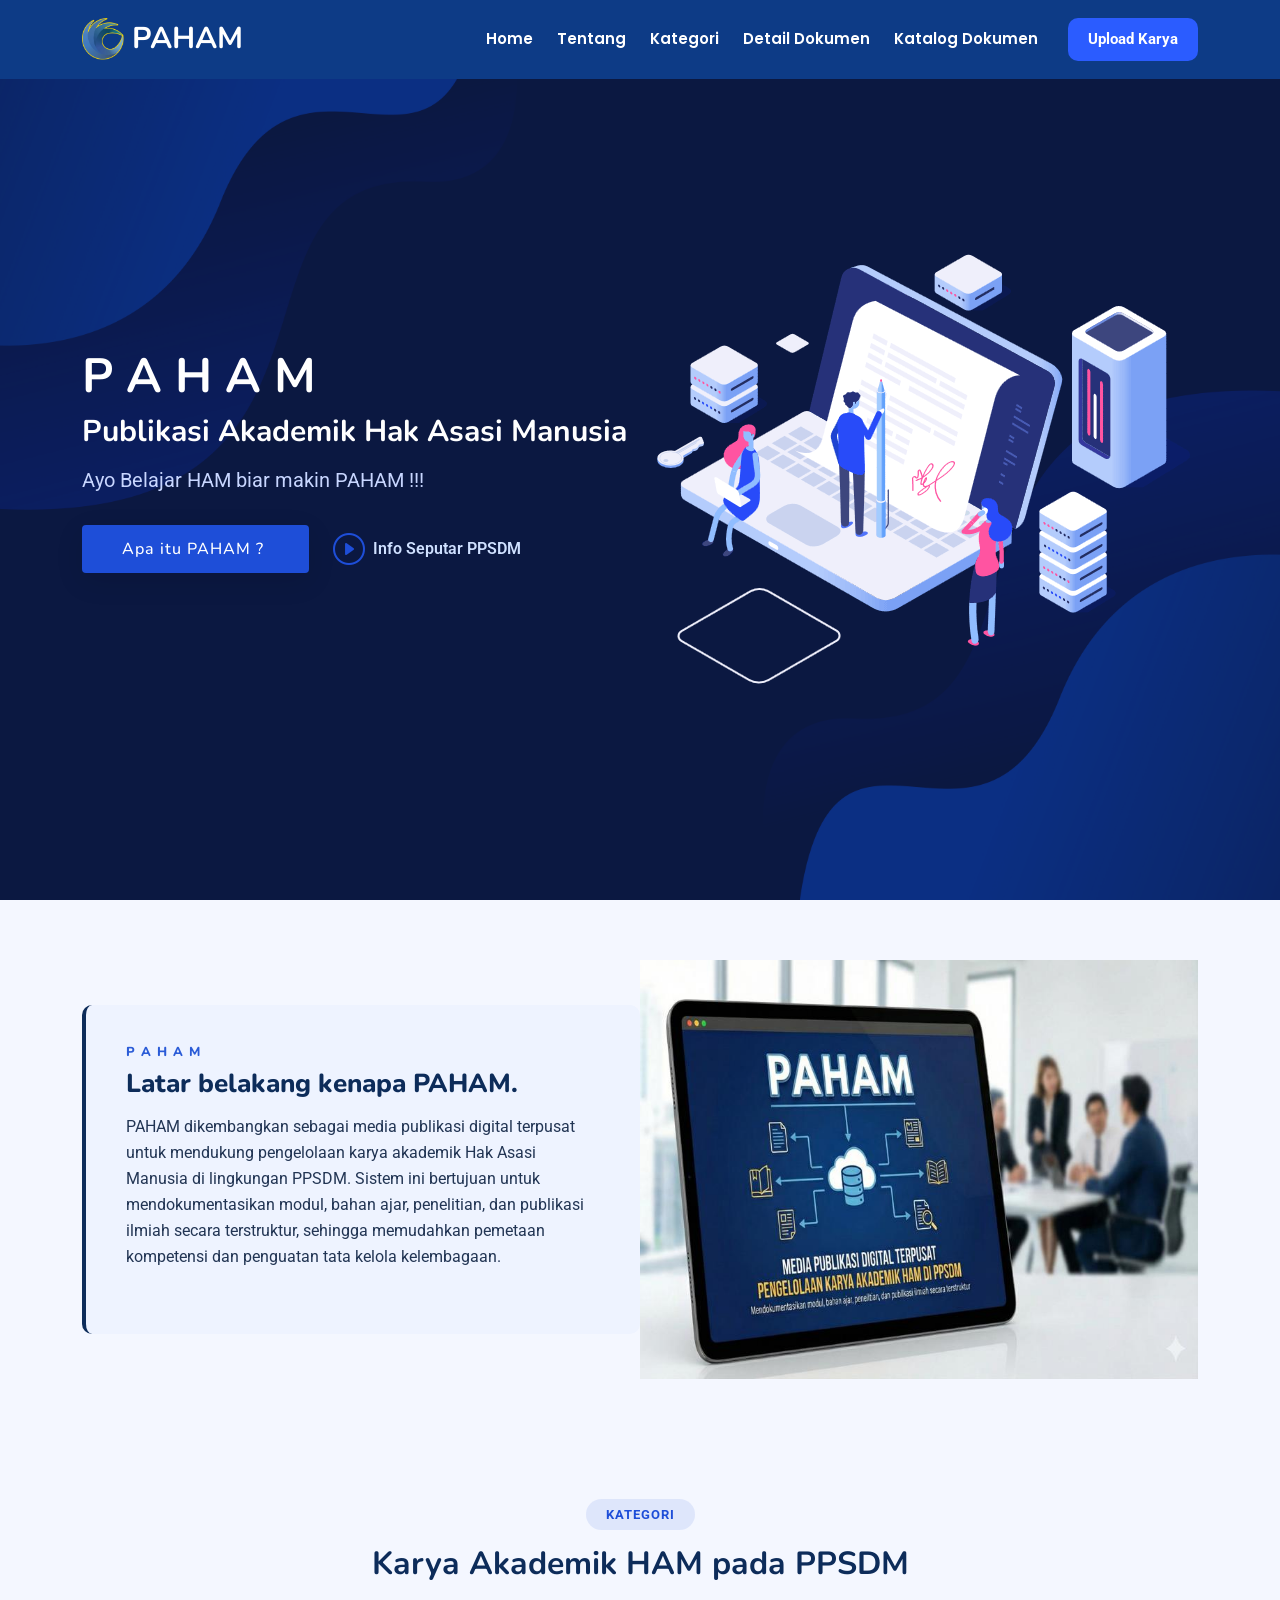
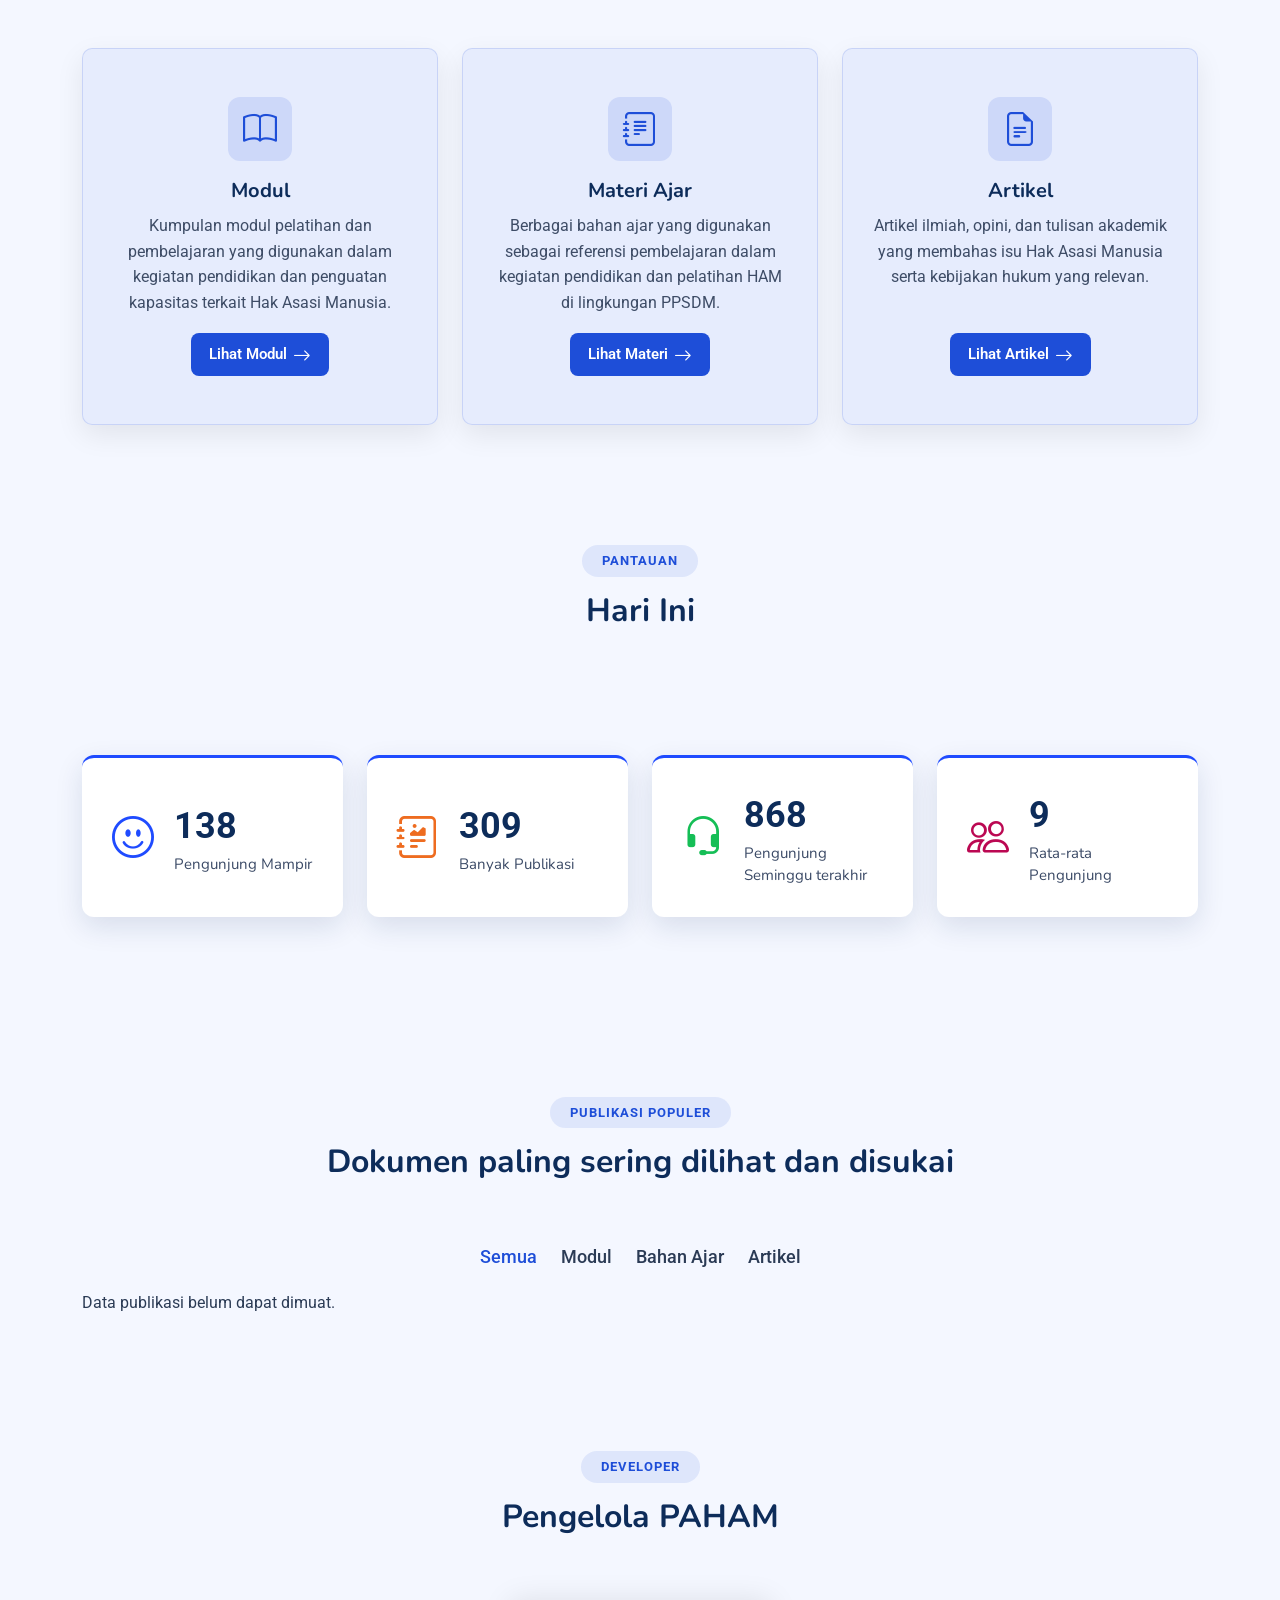
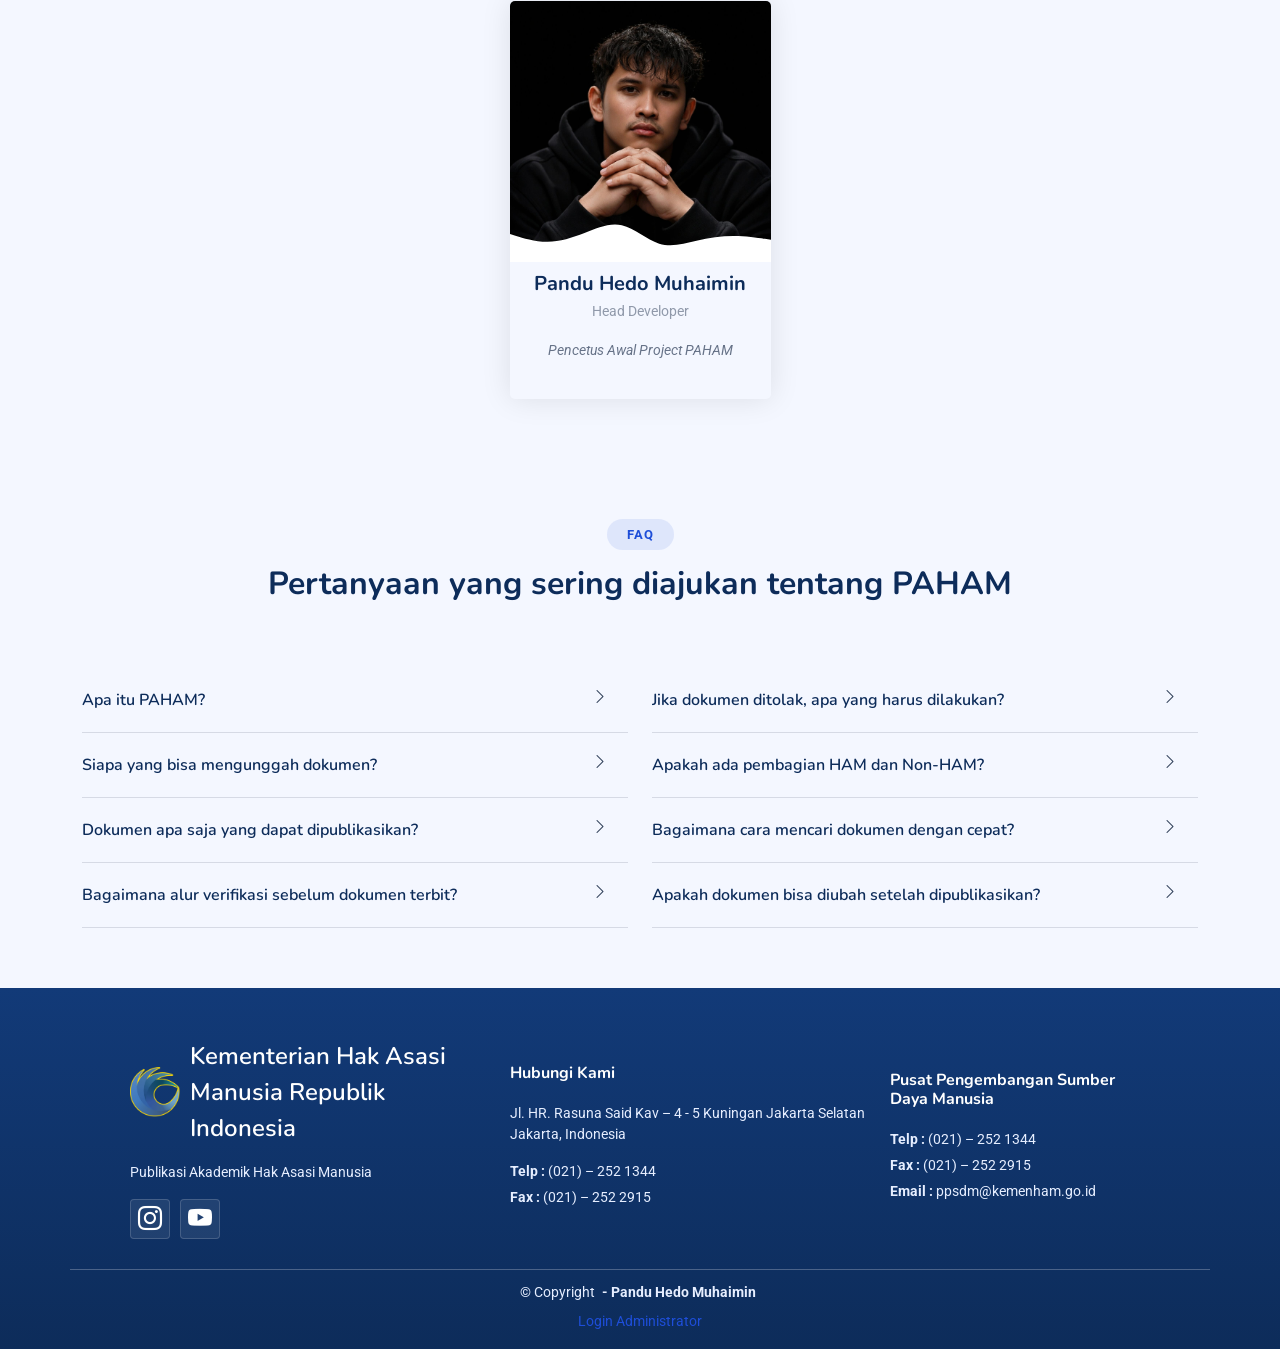
==== commit 577e0ac6: "Update admin dan index awal" ====
--- a/index.html
+++ b/index.html
@@ -79,7 +79,7 @@
                             <div class="d-flex flex-column flex-md-row" data-aos="fade-up" data-aos-delay="200">
                                 <a href="#about" class="btn-get-started">Apa itu PAHAM ?<i class="bi"></i></a>
                                 <a
-                                    href="https://www.youtube.com/watch?v=9ZDjoKVR65A"
+                                    href="https://www.youtube.com/watch?v=pYXRZyvCA7M&t=1s"
                                     class="glightbox btn-watch-video d-flex align-items-center justify-content-center ms-0 ms-md-4 mt-4 mt-md-0"
                                     ><i class="bi bi-play-circle"></i><span>Info Seputar PPSDM</span></a
                                 >
@@ -494,6 +494,9 @@
                     © <span>Copyright</span>
                     <strong class="px-1 sitename">- Pandu Hedo Muhaimin</strong>
                 </p>
+                <p class="mt-2">
+                    <a href="admin/admin_login.php"> Login Administrator </a>
+                </p>
             </div>
         </footer>
         <!-- /Footer Section -->
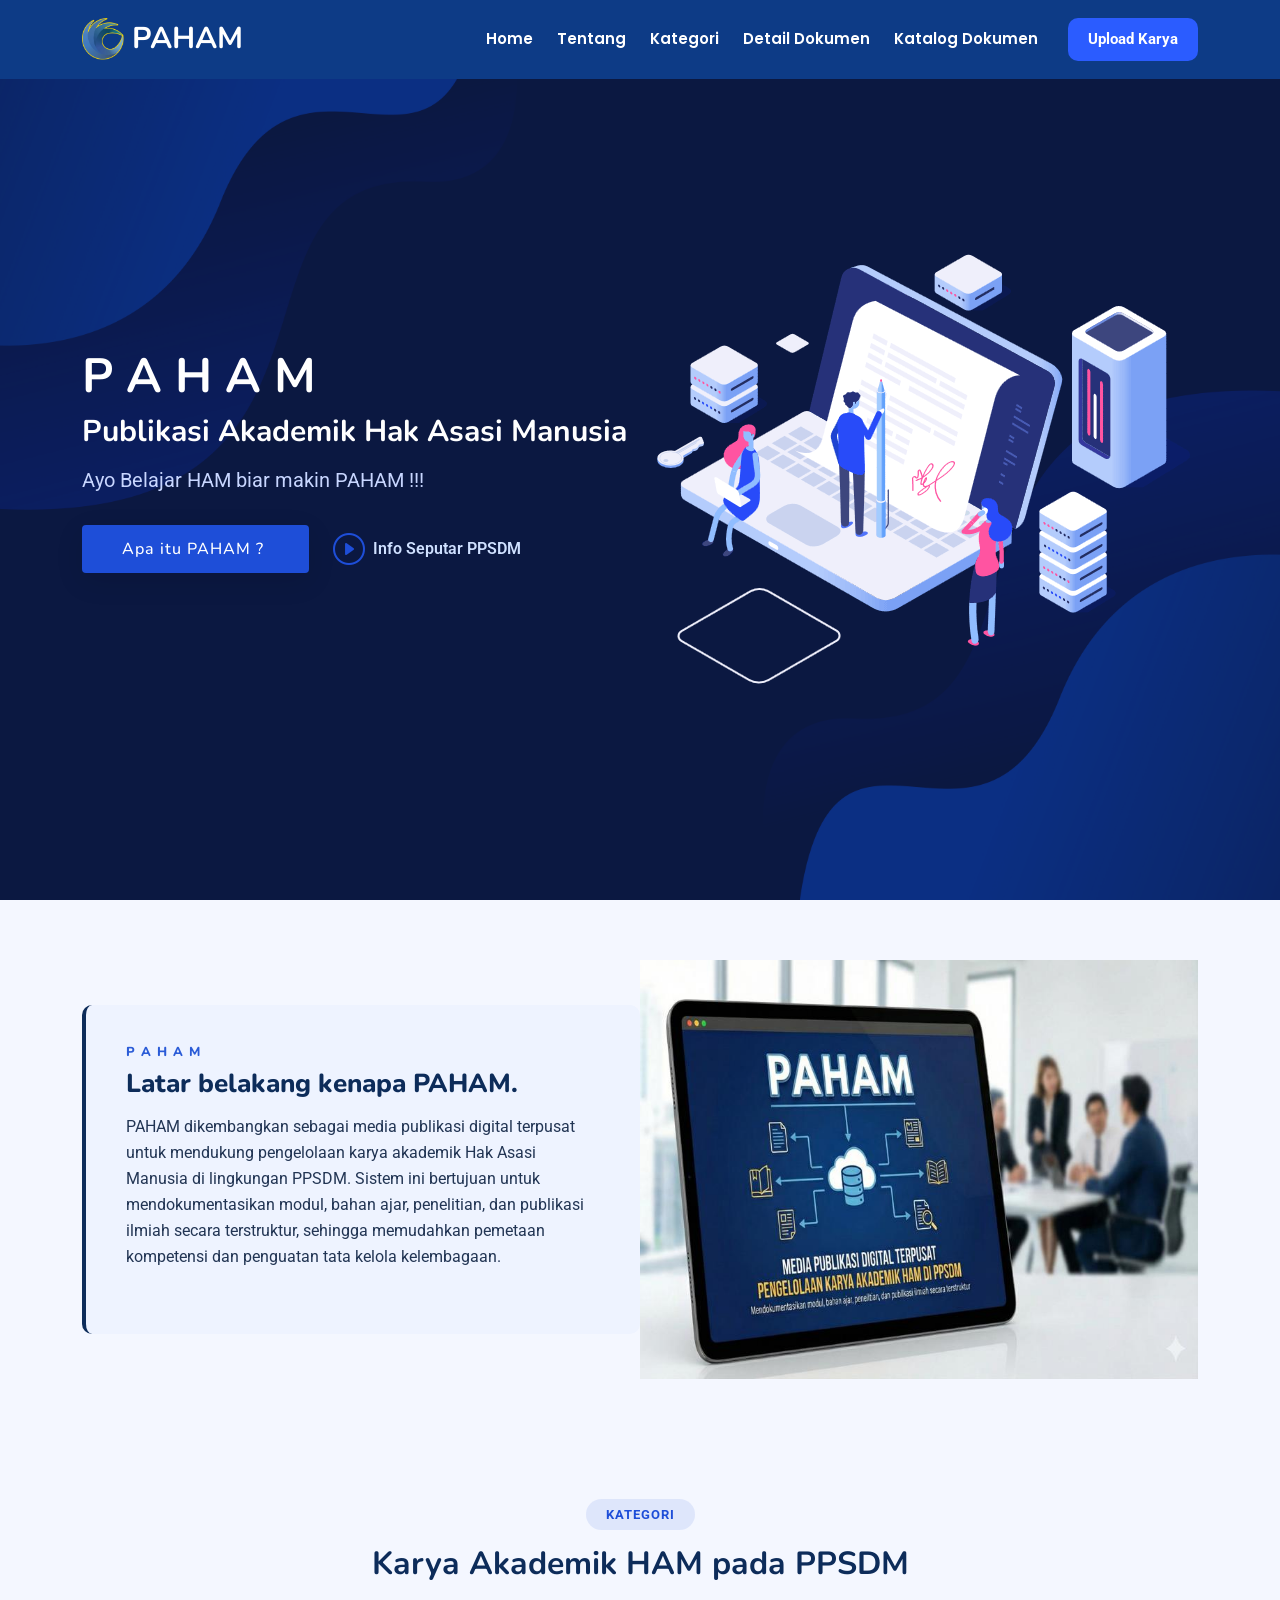
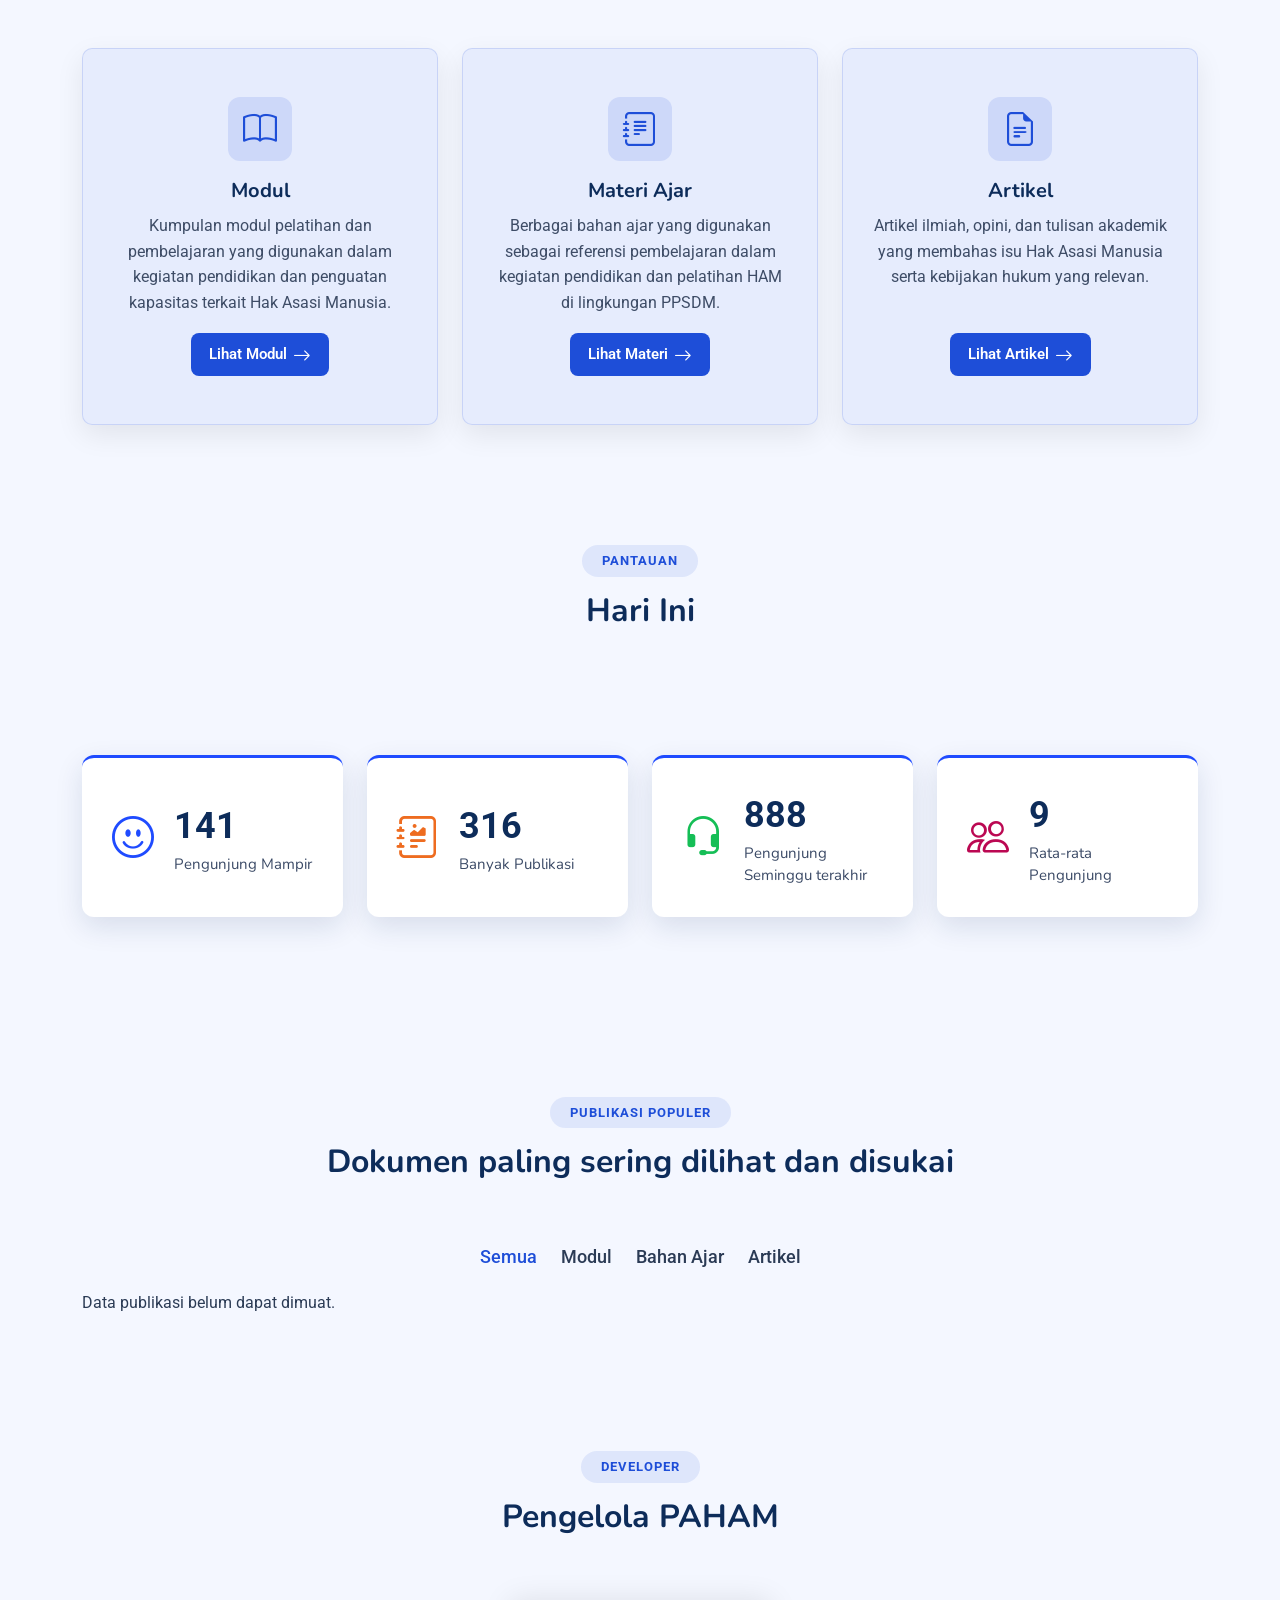
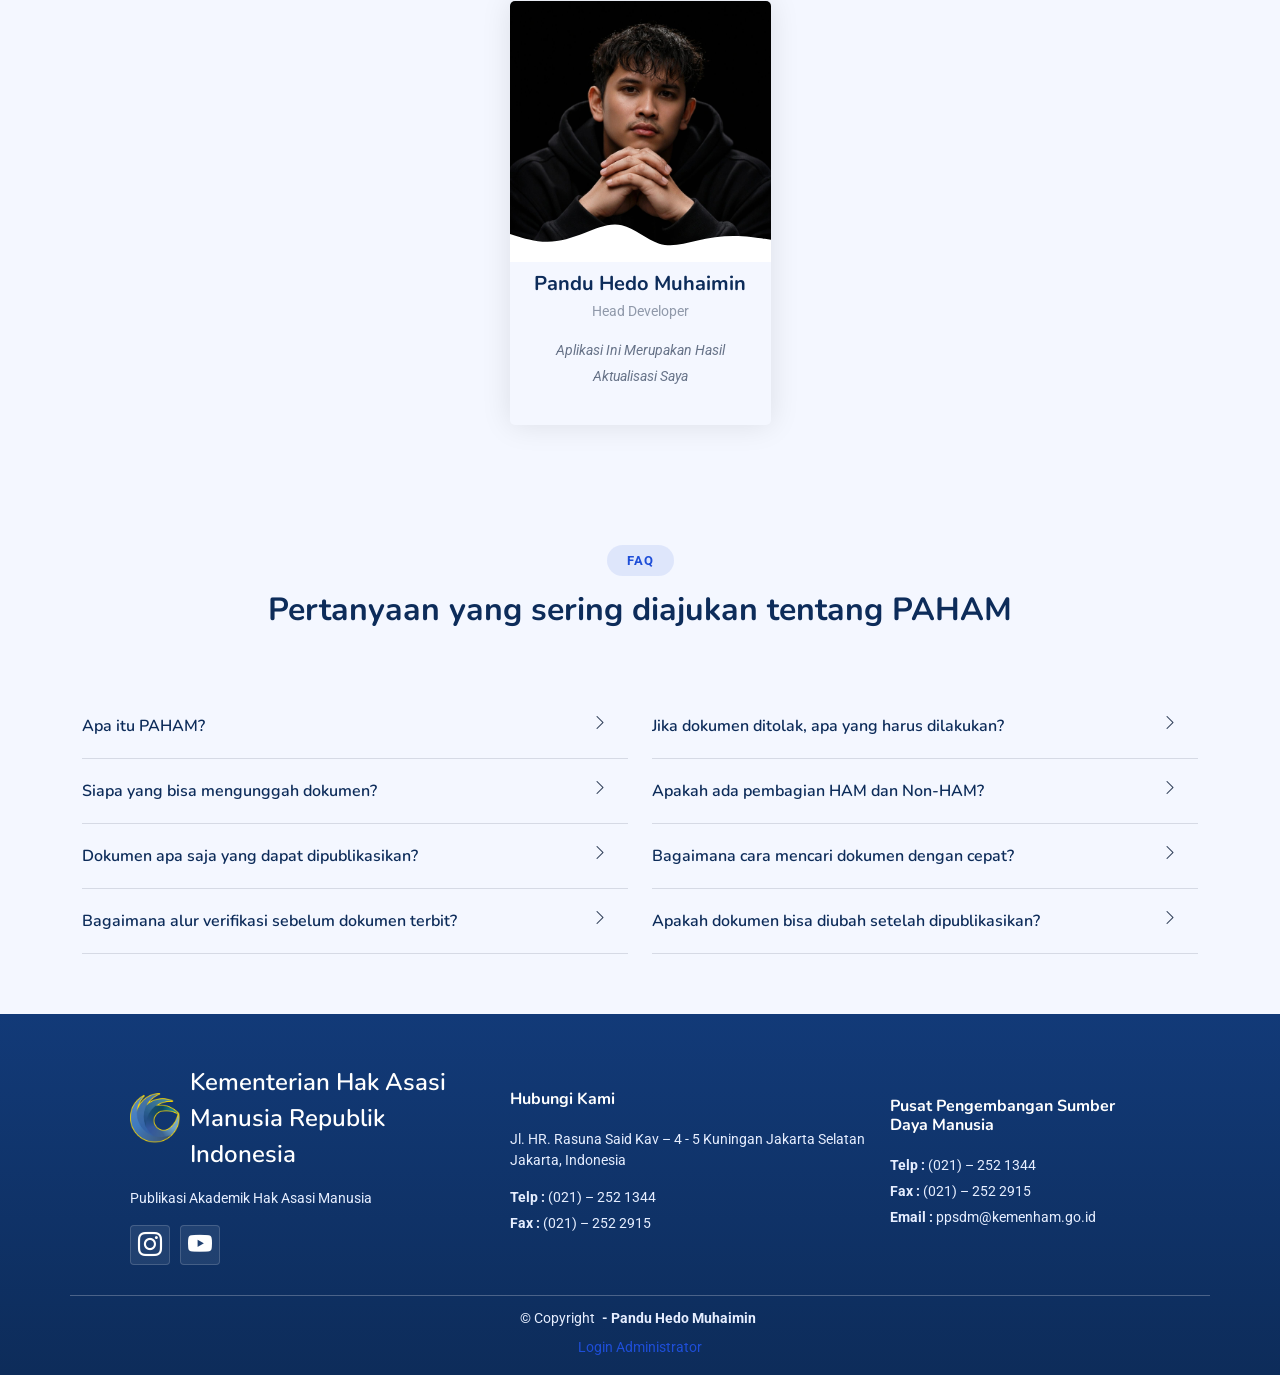
==== commit d87f63cd: "Update api PHP 2.0" ====
--- a/index.html
+++ b/index.html
@@ -314,7 +314,7 @@
                                 <div class="member-info text-center">
                                     <h4>Pandu Hedo Muhaimin</h4>
                                     <span>Head Developer</span>
-                                    <p>Pencetus Awal Project PAHAM</p>
+                                    <p>Aplikasi Ini Merupakan Hasil Aktualisasi Saya</p>
                                 </div>
                             </div>
                         </div>
@@ -495,7 +495,7 @@
                     <strong class="px-1 sitename">- Pandu Hedo Muhaimin</strong>
                 </p>
                 <p class="mt-2">
-                    <a href="admin/admin_login.php"> Login Administrator </a>
+                    <a href="api/admin/admin_login.php"> Login Administrator </a>
                 </p>
             </div>
         </footer>
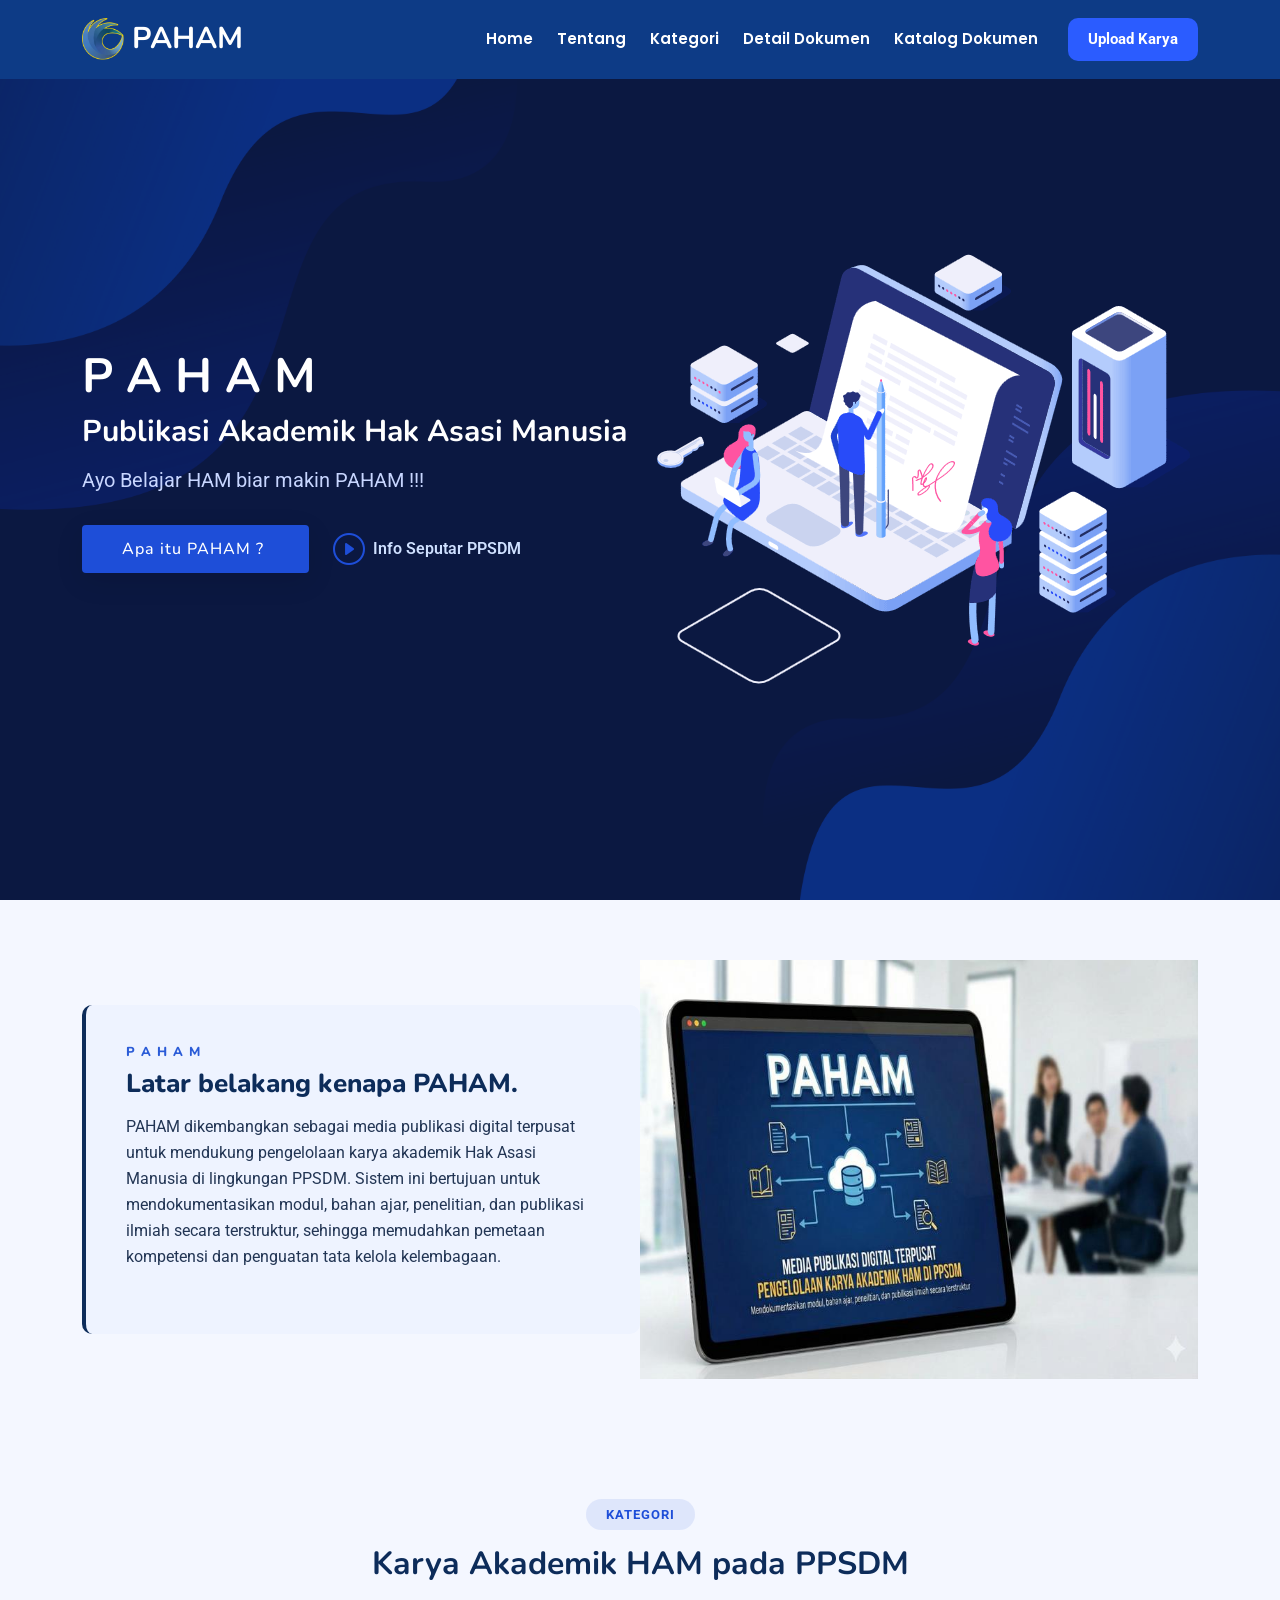
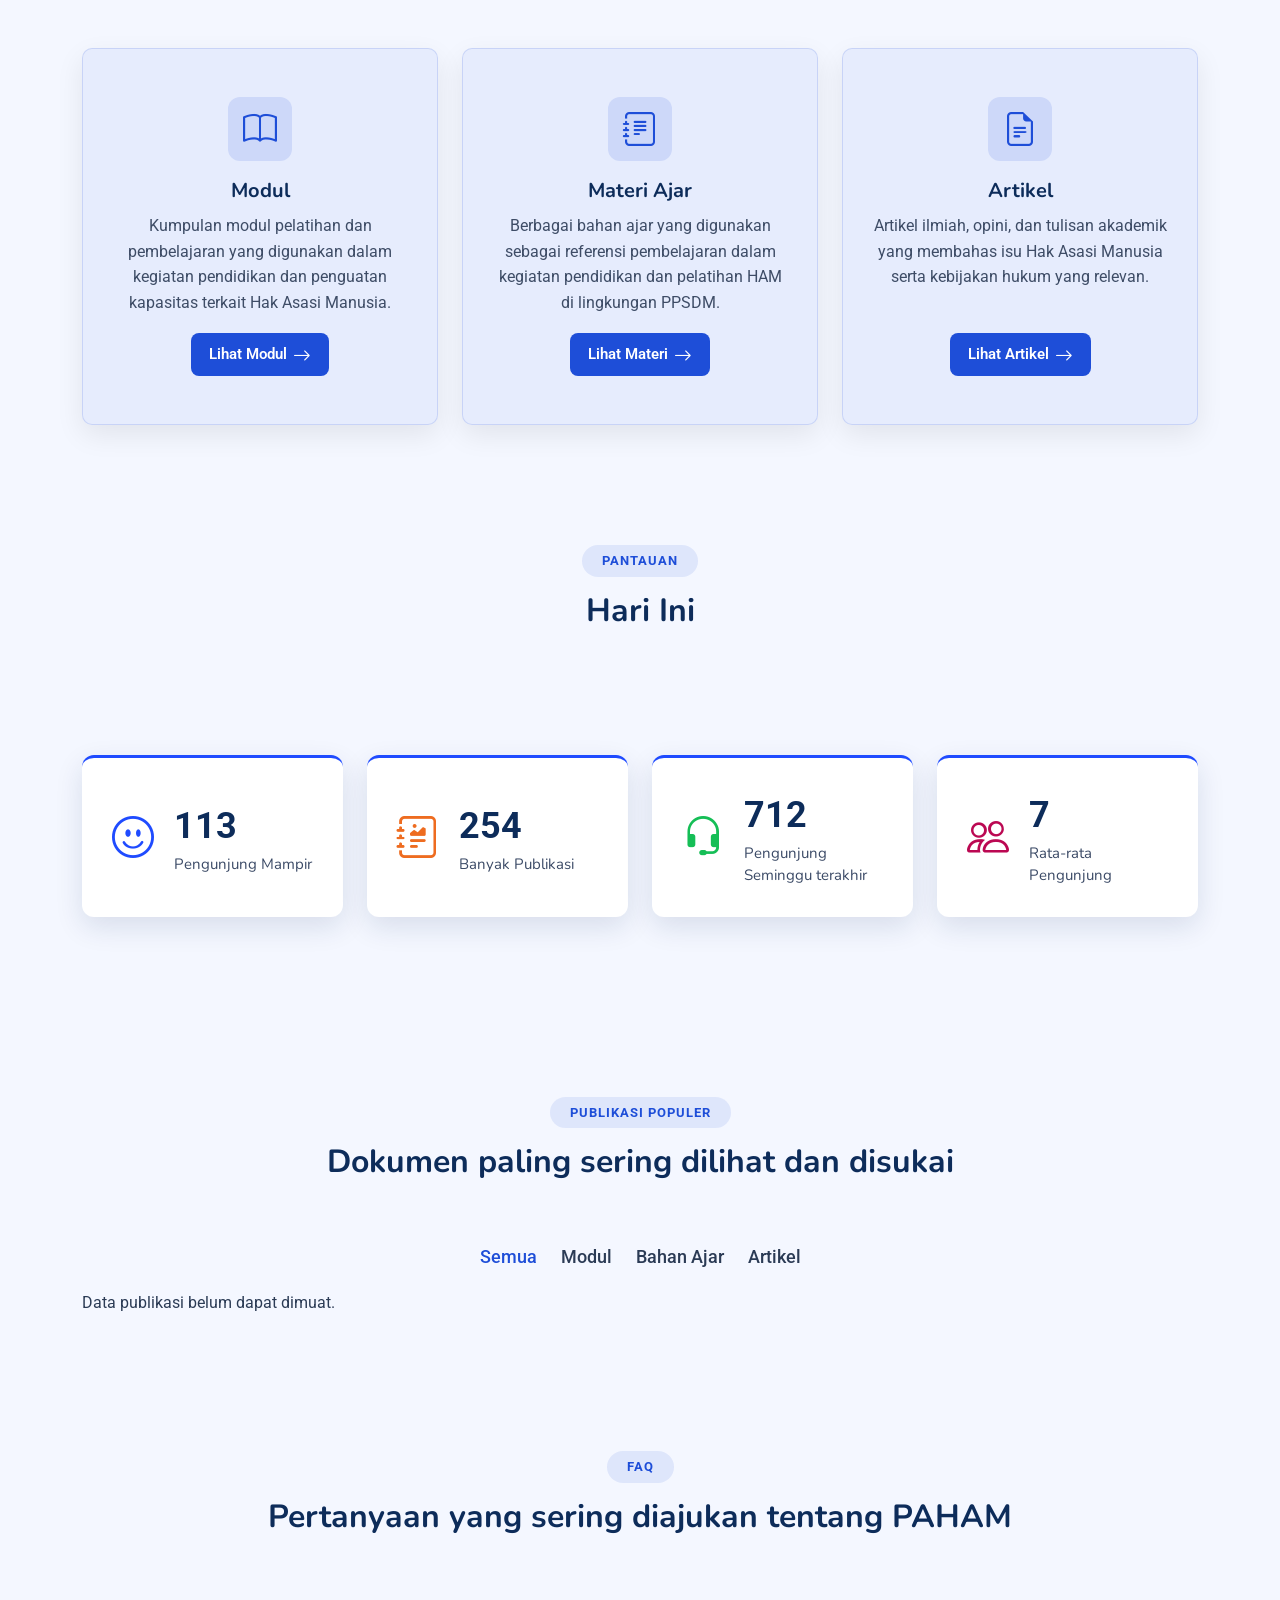
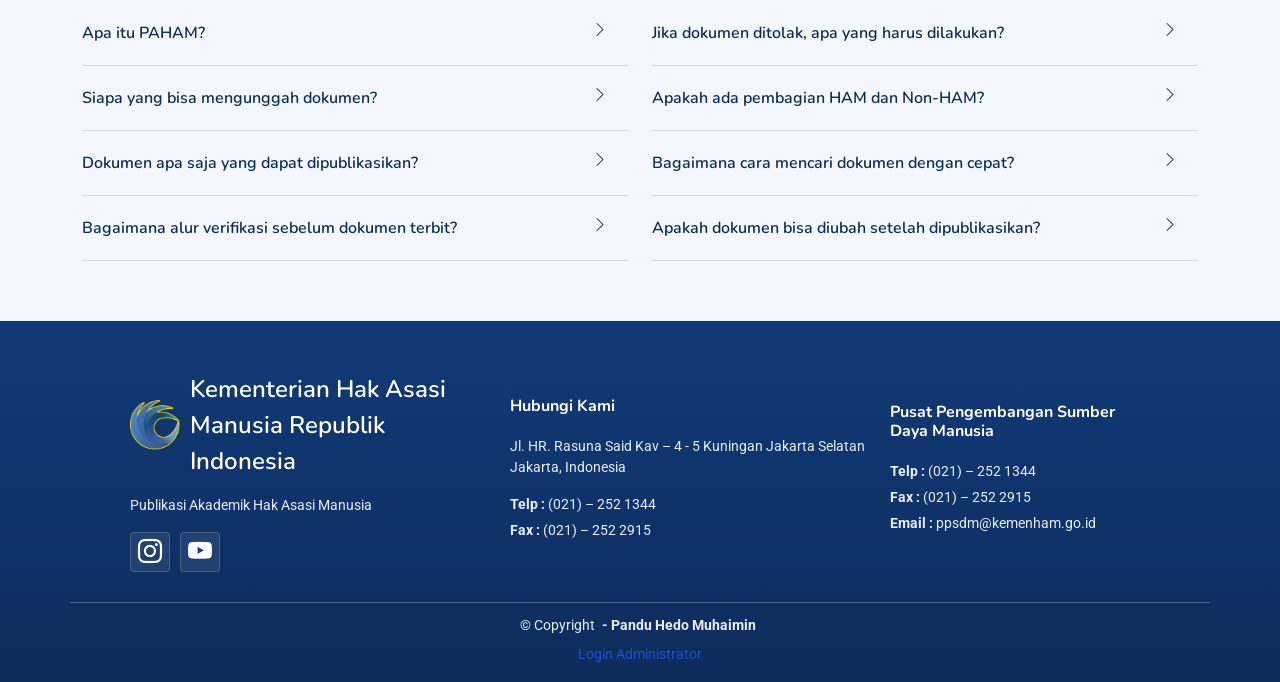
==== commit 026ba6fe: "Update Tampilan" ====
--- a/index.html
+++ b/index.html
@@ -289,41 +289,6 @@
             </section>
             <!-- /Publikasi Populer Section -->
 
-            <!-- Team Section -->
-            <section id="team" class="team section">
-                <!-- Section Title -->
-                <div class="container section-title" data-aos="fade-up">
-                    <h2>Developer</h2>
-                    <p>Pengelola PAHAM</p>
-                </div>
-                <!-- End Section Title -->
-
-                <div class="container">
-                    <!-- center wrapper -->
-                    <div class="row gy-4 justify-content-center">
-                        <div
-                            class="col-lg-3 col-md-8 d-flex align-items-stretch"
-                            data-aos="fade-up"
-                            data-aos-delay="100"
-                        >
-                            <div class="team-member w-100">
-                                <div class="member-img">
-                                    <img src="assets/img/team/team-1.jpg" class="img-fluid" alt="Pengelola PAHAM" />
-                                </div>
-
-                                <div class="member-info text-center">
-                                    <h4>Pandu Hedo Muhaimin</h4>
-                                    <span>Head Developer</span>
-                                    <p>Aplikasi Ini Merupakan Hasil Aktualisasi Saya</p>
-                                </div>
-                            </div>
-                        </div>
-                        <!-- End Team Member -->
-                    </div>
-                </div>
-            </section>
-            <!-- /Team Section -->
-
             <!-- Faq Section -->
             <section id="faq" class="faq section">
                 <!-- Section Title -->
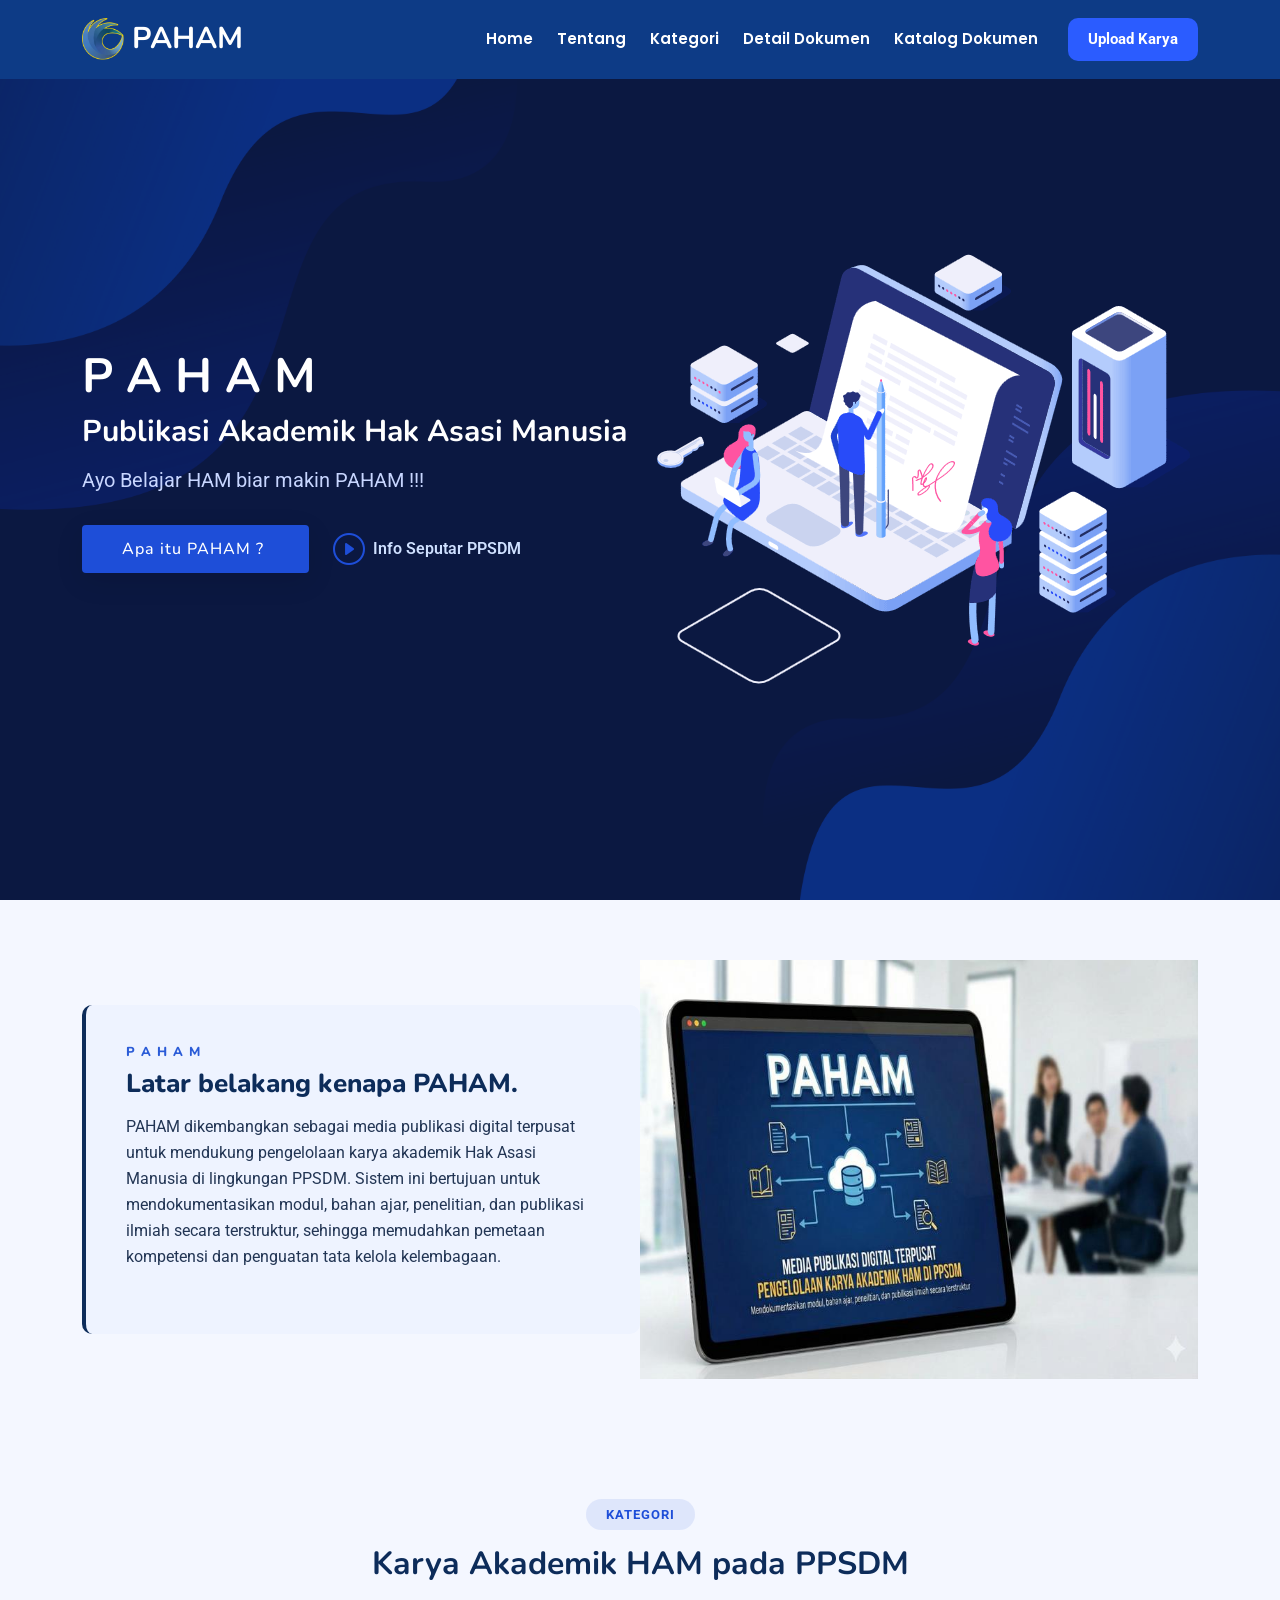
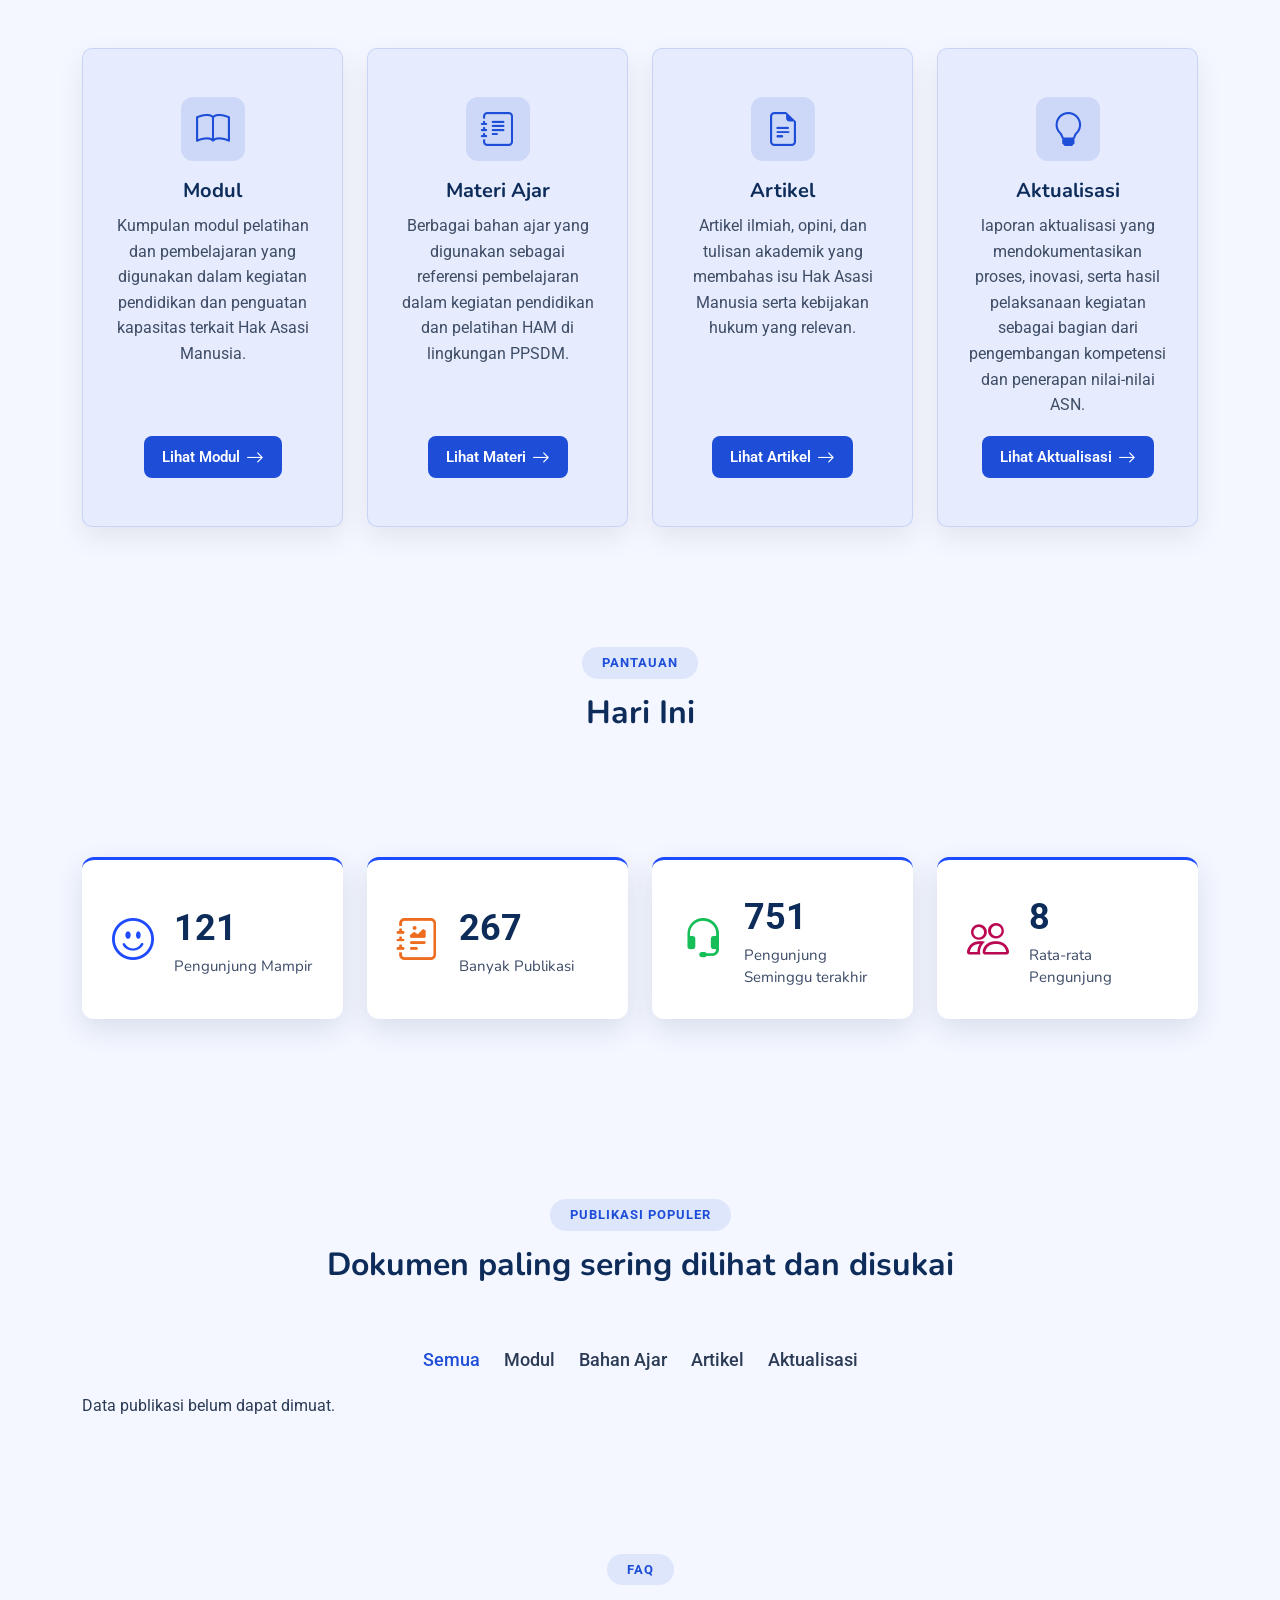
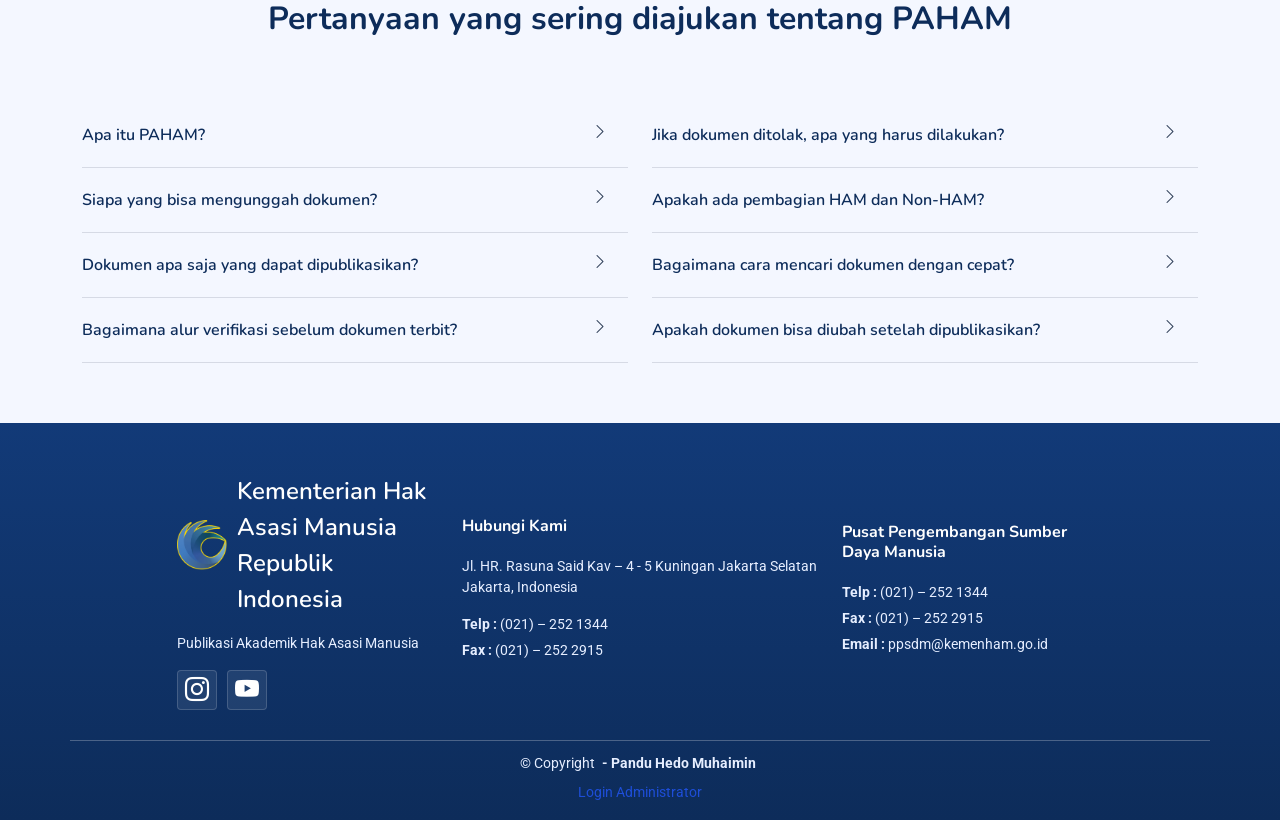
==== commit c5902707: "Update Kategori" ====
--- a/index.html
+++ b/index.html
@@ -135,7 +135,7 @@
                 <div class="container">
                     <div class="row gy-4">
                         <!-- Modul -->
-                        <div class="col-lg-4 col-md-6" data-aos="fade-up" data-aos-delay="100">
+                        <div class="col-lg-3 col-md-6" data-aos="fade-up" data-aos-delay="100">
                             <div class="service-item item-indigo position-relative">
                                 <i class="bi bi-book icon"></i>
                                 <h3>Modul</h3>
@@ -152,7 +152,7 @@
                         <!-- End -->
 
                         <!-- Materi Ajar -->
-                        <div class="col-lg-4 col-md-6" data-aos="fade-up" data-aos-delay="200">
+                        <div class="col-lg-3 col-md-6" data-aos="fade-up" data-aos-delay="200">
                             <div class="service-item item-cyan position-relative">
                                 <i class="bi bi-journal-text icon"></i>
                                 <h3>Materi Ajar</h3>
@@ -169,7 +169,7 @@
                         <!-- End -->
 
                         <!-- Artikel -->
-                        <div class="col-lg-4 col-md-6" data-aos="fade-up" data-aos-delay="300">
+                        <div class="col-lg-3 col-md-6" data-aos="fade-up" data-aos-delay="300">
                             <div class="service-item item-teal position-relative">
                                 <i class="bi bi-file-earmark-text icon"></i>
                                 <h3>Artikel</h3>
@@ -179,6 +179,23 @@
                                 </p>
                                 <a href="katalog.html" class="read-more stretched-link">
                                     <span>Lihat Artikel</span>
+                                    <i class="bi bi-arrow-right"></i>
+                                </a>
+                            </div>
+                        </div>
+                        <!-- End -->
+
+                        <!-- Aktualisasi -->
+                        <div class="col-lg-3 col-md-6" data-aos="fade-up" data-aos-delay="400">
+                            <div class="service-item item-orange position-relative">
+                                <i class="bi bi-lightbulb icon"></i>
+                                <h3>Aktualisasi</h3>
+                                <p>
+                                    laporan aktualisasi yang mendokumentasikan proses, inovasi, serta hasil pelaksanaan
+                                    kegiatan sebagai bagian dari pengembangan kompetensi dan penerapan nilai-nilai ASN.
+                                </p>
+                                <a href="katalog.html" class="read-more stretched-link">
+                                    <span>Lihat Aktualisasi</span>
                                     <i class="bi bi-arrow-right"></i>
                                 </a>
                             </div>
@@ -282,6 +299,7 @@
                         <li data-filter="MODUL">Modul</li>
                         <li data-filter="BAHAN_AJAR">Bahan Ajar</li>
                         <li data-filter="ARTIKEL">Artikel</li>
+                        <li data-filter="AKTUALISASI">Aktualisasi</li>
                     </ul>
 
                     <div id="popular-list" class="row gy-4"></div>
@@ -415,7 +433,7 @@
             <div class="container footer-top">
                 <div class="row gy-4 justify-content-center align-items-center text-center text-lg-start">
                     <!-- Kolom 1 : Logo + Sistem -->
-                    <div class="col-lg-4 col-md-6 footer-about">
+                    <div class="col-lg-3 col-md-6 footer-about">
                         <a href="index.html" class="d-flex align-items-center">
                             <img src="assets/img/logo.png" style="height: 50px; margin-right: 10px" />
                             <span class="sitename">Kementerian Hak Asasi Manusia Republik Indonesia</span>
